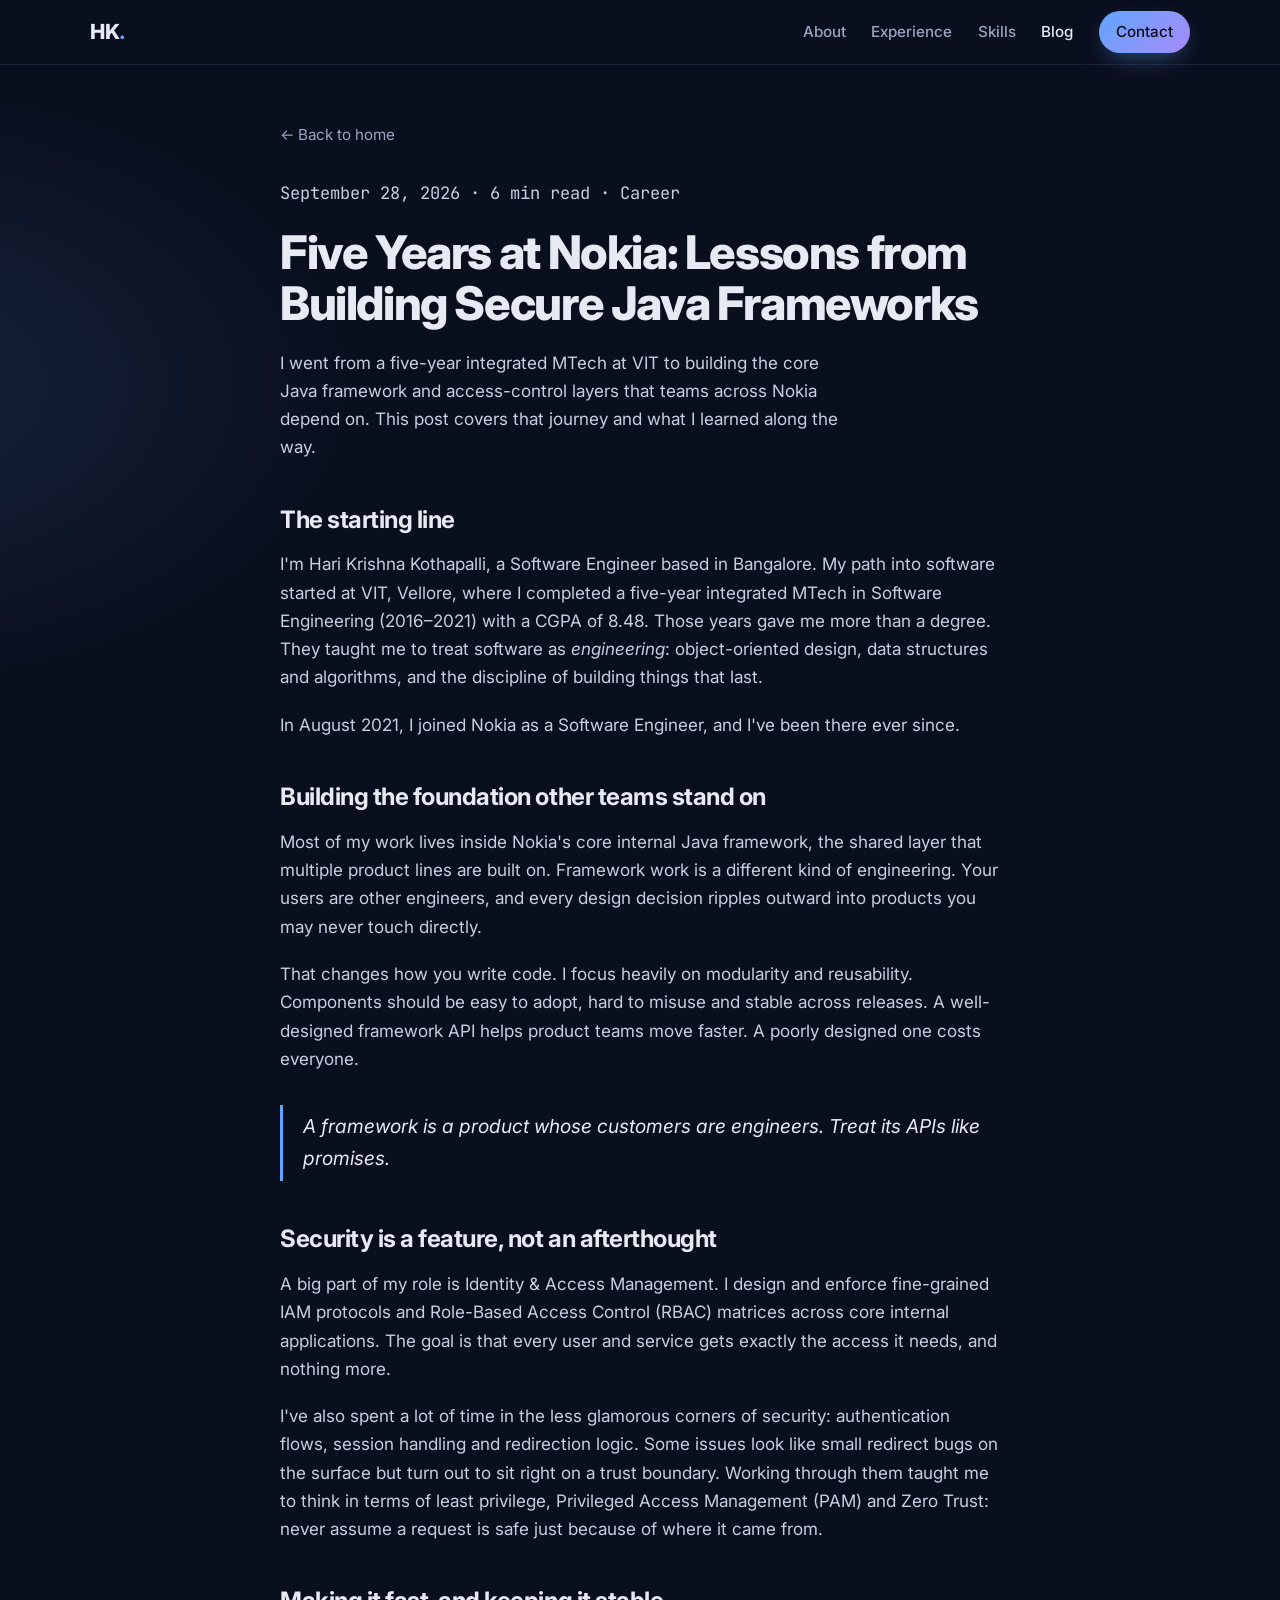
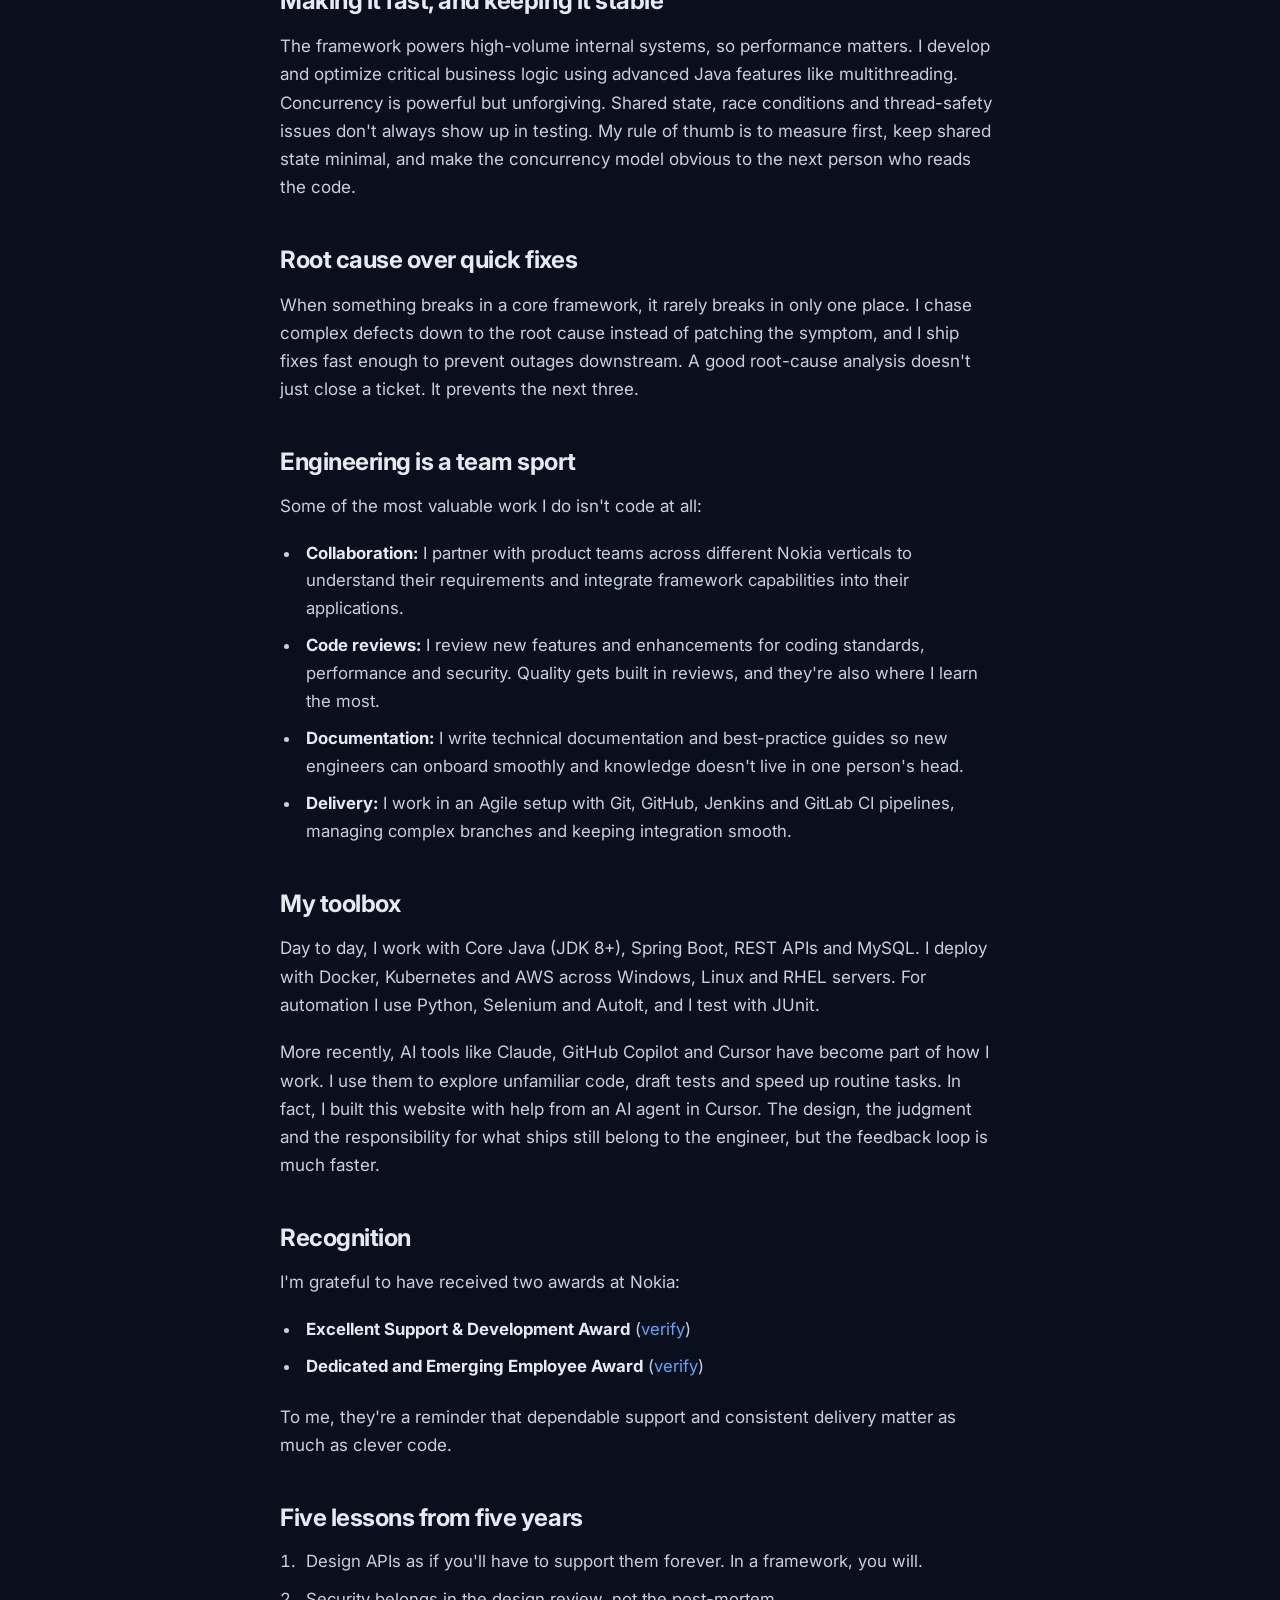
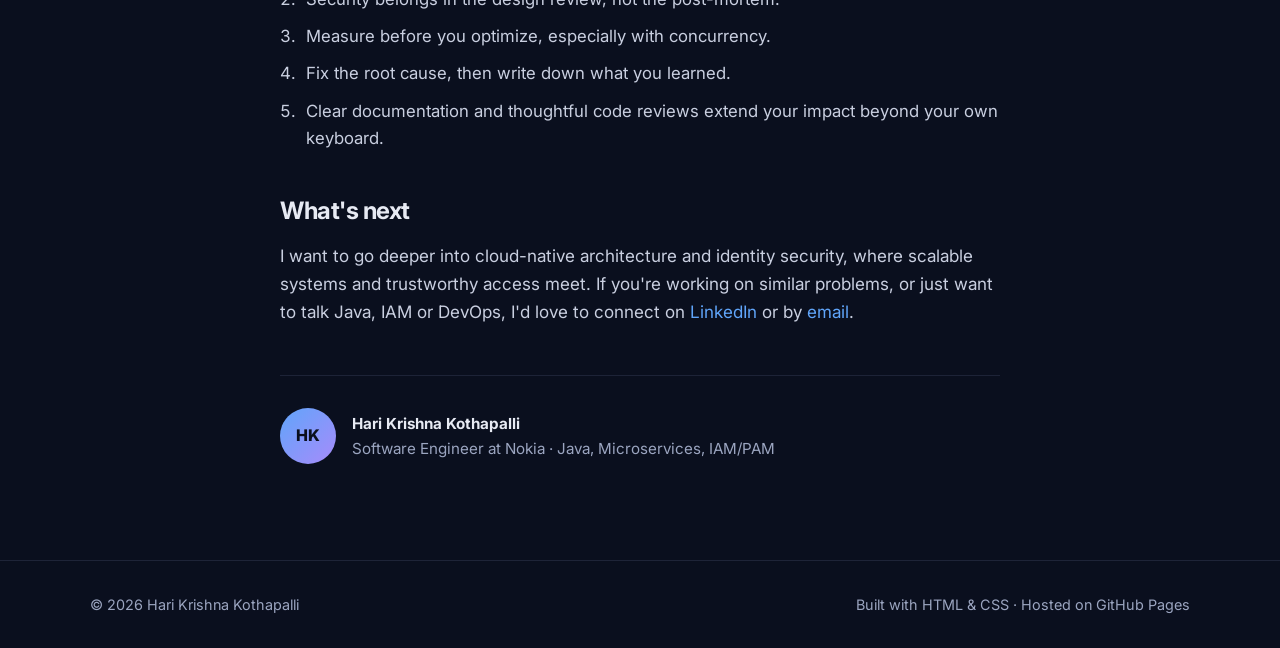
==== blog.html @ d106dd0e "Add personal website and blog" ====
<!DOCTYPE html>
<html lang="en">
<head>
  <meta charset="UTF-8">
  <meta name="viewport" content="width=device-width, initial-scale=1.0">
  <title>Five Years at Nokia: Lessons from Building Secure Java Frameworks · Hari Krishna Kothapalli</title>
  <meta name="description" content="Hari Krishna Kothapalli on his journey from VIT to Nokia, building core Java frameworks, IAM/RBAC access control, and the lessons learned along the way.">
  <meta property="og:title" content="Five Years at Nokia: Lessons from Building Secure Java Frameworks">
  <meta property="og:description" content="From an integrated MTech at VIT to core Java frameworks and Identity & Access Management at Nokia.">
  <meta property="og:type" content="article">
  <meta property="og:url" content="https://hari-256.github.io/blog.html">
  <link rel="icon" href="data:image/svg+xml,%3Csvg xmlns='http://www.w3.org/2000/svg' viewBox='0 0 100 100'%3E%3Crect width='100' height='100' rx='24' fill='%2360a5fa'/%3E%3Ctext x='50' y='64' font-size='44' font-family='Arial' font-weight='700' text-anchor='middle' fill='%230a0f1e'%3EHK%3C/text%3E%3C/svg%3E">
  <link rel="preconnect" href="https://fonts.googleapis.com">
  <link rel="preconnect" href="https://fonts.gstatic.com" crossorigin>
  <link href="https://fonts.googleapis.com/css2?family=Inter:wght@400;500;600;700;800&family=JetBrains+Mono:wght@500&display=swap" rel="stylesheet">
  <link rel="stylesheet" href="style.css">
</head>
<body>
  <header class="nav">
    <div class="container nav-inner">
      <a href="index.html" class="logo">HK<span>.</span></a>
      <nav class="nav-links">
        <a href="index.html#about" class="hide-sm">About</a>
        <a href="index.html#experience">Experience</a>
        <a href="index.html#skills" class="hide-sm">Skills</a>
        <a href="blog.html" class="active">Blog</a>
        <a href="index.html#contact" class="btn btn-small">Contact</a>
      </nav>
    </div>
  </header>

  <main class="container">
    <article class="article">
      <a href="index.html" class="back">&larr; Back to home</a>
      <p class="article-meta">September 28, 2026 · 6 min read · Career</p>
      <h1>Five Years at Nokia: Lessons from Building Secure Java Frameworks</h1>
      <p class="lead">I went from a five-year integrated MTech at VIT to building the core Java framework and access-control layers that teams across Nokia depend on. This post covers that journey and what I learned along the way.</p>

      <h2>The starting line</h2>
      <p>I'm Hari Krishna Kothapalli, a Software Engineer based in Bangalore. My path into software started at VIT, Vellore, where I completed a five-year integrated MTech in Software Engineering (2016&ndash;2021) with a CGPA of 8.48. Those years gave me more than a degree. They taught me to treat software as <em>engineering</em>: object-oriented design, data structures and algorithms, and the discipline of building things that last.</p>
      <p>In August 2021, I joined Nokia as a Software Engineer, and I've been there ever since.</p>

      <h2>Building the foundation other teams stand on</h2>
      <p>Most of my work lives inside Nokia's core internal Java framework, the shared layer that multiple product lines are built on. Framework work is a different kind of engineering. Your users are other engineers, and every design decision ripples outward into products you may never touch directly.</p>
      <p>That changes how you write code. I focus heavily on modularity and reusability. Components should be easy to adopt, hard to misuse and stable across releases. A well-designed framework API helps product teams move faster. A poorly designed one costs everyone.</p>
      <blockquote>A framework is a product whose customers are engineers. Treat its APIs like promises.</blockquote>

      <h2>Security is a feature, not an afterthought</h2>
      <p>A big part of my role is Identity &amp; Access Management. I design and enforce fine-grained IAM protocols and Role-Based Access Control (RBAC) matrices across core internal applications. The goal is that every user and service gets exactly the access it needs, and nothing more.</p>
      <p>I've also spent a lot of time in the less glamorous corners of security: authentication flows, session handling and redirection logic. Some issues look like small redirect bugs on the surface but turn out to sit right on a trust boundary. Working through them taught me to think in terms of least privilege, Privileged Access Management (PAM) and Zero Trust: never assume a request is safe just because of where it came from.</p>

      <h2>Making it fast, and keeping it stable</h2>
      <p>The framework powers high-volume internal systems, so performance matters. I develop and optimize critical business logic using advanced Java features like multithreading. Concurrency is powerful but unforgiving. Shared state, race conditions and thread-safety issues don't always show up in testing. My rule of thumb is to measure first, keep shared state minimal, and make the concurrency model obvious to the next person who reads the code.</p>

      <h2>Root cause over quick fixes</h2>
      <p>When something breaks in a core framework, it rarely breaks in only one place. I chase complex defects down to the root cause instead of patching the symptom, and I ship fixes fast enough to prevent outages downstream. A good root-cause analysis doesn't just close a ticket. It prevents the next three.</p>

      <h2>Engineering is a team sport</h2>
      <p>Some of the most valuable work I do isn't code at all:</p>
      <ul>
        <li><strong>Collaboration:</strong> I partner with product teams across different Nokia verticals to understand their requirements and integrate framework capabilities into their applications.</li>
        <li><strong>Code reviews:</strong> I review new features and enhancements for coding standards, performance and security. Quality gets built in reviews, and they're also where I learn the most.</li>
        <li><strong>Documentation:</strong> I write technical documentation and best-practice guides so new engineers can onboard smoothly and knowledge doesn't live in one person's head.</li>
        <li><strong>Delivery:</strong> I work in an Agile setup with Git, GitHub, Jenkins and GitLab CI pipelines, managing complex branches and keeping integration smooth.</li>
      </ul>

      <h2>My toolbox</h2>
      <p>Day to day, I work with Core Java (JDK 8+), Spring Boot, REST APIs and MySQL. I deploy with Docker, Kubernetes and AWS across Windows, Linux and RHEL servers. For automation I use Python, Selenium and AutoIt, and I test with JUnit.</p>
      <p>More recently, AI tools like Claude, GitHub Copilot and Cursor have become part of how I work. I use them to explore unfamiliar code, draft tests and speed up routine tasks. In fact, I built this website with help from an AI agent in Cursor. The design, the judgment and the responsibility for what ships still belong to the engineer, but the feedback loop is much faster.</p>

      <h2>Recognition</h2>
      <p>I'm grateful to have received two awards at Nokia:</p>
      <ul>
        <li><strong>Excellent Support &amp; Development Award</strong> (<a href="https://cloud.workhuman.com/microsites/t/il/nsn/awards/178954244" target="_blank" rel="noopener">verify</a>)</li>
        <li><strong>Dedicated and Emerging Employee Award</strong> (<a href="https://cloud.workhuman.com/microsites/t/il/nsn/awards/165929952" target="_blank" rel="noopener">verify</a>)</li>
      </ul>
      <p>To me, they're a reminder that dependable support and consistent delivery matter as much as clever code.</p>

      <h2>Five lessons from five years</h2>
      <ol>
        <li>Design APIs as if you'll have to support them forever. In a framework, you will.</li>
        <li>Security belongs in the design review, not the post-mortem.</li>
        <li>Measure before you optimize, especially with concurrency.</li>
        <li>Fix the root cause, then write down what you learned.</li>
        <li>Clear documentation and thoughtful code reviews extend your impact beyond your own keyboard.</li>
      </ol>

      <h2>What's next</h2>
      <p>I want to go deeper into cloud-native architecture and identity security, where scalable systems and trustworthy access meet. If you're working on similar problems, or just want to talk Java, IAM or DevOps, I'd love to connect on <a href="https://www.linkedin.com/in/hari-krishna-kothapalli" target="_blank" rel="noopener">LinkedIn</a> or by <a href="mailto:harikrishnakothapalli3@gmail.com">email</a>.</p>

      <div class="author">
        <div class="avatar">HK</div>
        <p><strong>Hari Krishna Kothapalli</strong>Software Engineer at Nokia · Java, Microservices, IAM/PAM</p>
      </div>
    </article>
  </main>

  <footer>
    <div class="container footer-inner">
      <span>&copy; 2026 Hari Krishna Kothapalli</span>
      <span>Built with HTML &amp; CSS · Hosted on GitHub Pages</span>
    </div>
  </footer>
</body>
</html>
---- style.css ----
:root {
  --bg: #0a0f1e;
  --bg-2: #0f1629;
  --surface: #131c33;
  --border: rgba(148, 163, 214, 0.14);
  --text: #e7eaf3;
  --body: #c9cfe0;
  --muted: #9ba5c0;
  --accent: #60a5fa;
  --accent-2: #a78bfa;
  --accent-3: #34d399;
  --radius: 16px;
  --max: 1100px;
  --gradient: linear-gradient(135deg, var(--accent) 0%, var(--accent-2) 100%);
  --mono: 'JetBrains Mono', ui-monospace, SFMono-Regular, Consolas, monospace;
}

* { box-sizing: border-box; margin: 0; padding: 0; }

html { scroll-behavior: smooth; scroll-padding-top: 80px; }

body {
  font-family: 'Inter', system-ui, -apple-system, 'Segoe UI', Roboto, sans-serif;
  background:
    radial-gradient(900px 500px at 85% -10%, rgba(167, 139, 250, 0.18), transparent 60%),
    radial-gradient(800px 500px at -10% 10%, rgba(96, 165, 250, 0.14), transparent 60%),
    var(--bg);
  background-repeat: no-repeat;
  background-color: var(--bg);
  color: var(--text);
  line-height: 1.65;
  -webkit-font-smoothing: antialiased;
}

a { color: var(--accent); text-decoration: none; }
a:hover { text-decoration: underline; }

.container { width: min(var(--max), 100% - 2.5rem); margin-inline: auto; }

/* Navigation */
.nav {
  position: sticky;
  top: 0;
  z-index: 10;
  backdrop-filter: blur(12px);
  -webkit-backdrop-filter: blur(12px);
  background: rgba(10, 15, 30, 0.75);
  border-bottom: 1px solid var(--border);
}
.nav-inner { display: flex; align-items: center; justify-content: space-between; height: 64px; gap: 1rem; }
.logo { font-weight: 800; font-size: 1.3rem; color: var(--text); letter-spacing: -0.02em; }
.logo span { color: var(--accent); }
.logo:hover { text-decoration: none; }
.nav-links { display: flex; align-items: center; gap: 1.6rem; }
.nav-links a { color: var(--muted); font-size: 0.95rem; font-weight: 500; white-space: nowrap; }
.nav-links a:hover, .nav-links a.active { color: var(--text); text-decoration: none; }

/* Buttons */
.btn {
  display: inline-flex;
  align-items: center;
  gap: 0.5rem;
  padding: 0.8rem 1.4rem;
  border-radius: 999px;
  background: var(--gradient);
  color: #0a0f1e !important;
  font-weight: 600;
  border: 1px solid transparent;
  box-shadow: 0 8px 24px -8px rgba(96, 165, 250, 0.55);
  transition: transform 0.15s ease, border-color 0.15s ease;
}
.btn:hover { transform: translateY(-2px); text-decoration: none; }
.btn-ghost { background: transparent; color: var(--text) !important; border-color: var(--border); box-shadow: none; }
.btn-ghost:hover { border-color: var(--accent); }
.btn-small { padding: 0.45rem 1rem; font-size: 0.9rem; }

/* Hero */
.hero {
  display: grid;
  grid-template-columns: 1.15fr 1fr;
  gap: 3.5rem;
  align-items: center;
  padding: 6rem 0 4rem;
  animation: rise 0.7s ease both;
}
.eyebrow { font-family: var(--mono); color: var(--accent-3); font-size: 0.88rem; margin-bottom: 1rem; }
h1 { font-size: clamp(2.4rem, 5vw, 3.7rem); line-height: 1.1; letter-spacing: -0.03em; font-weight: 800; }
.gradient { background: var(--gradient); -webkit-background-clip: text; background-clip: text; color: transparent; }
.lead { font-size: 1.15rem; color: var(--muted); margin: 1.5rem 0 2rem; max-width: 36rem; }
.cta { display: flex; gap: 1rem; flex-wrap: wrap; }
.stats { list-style: none; display: flex; gap: 2.75rem; margin-top: 3rem; flex-wrap: wrap; }
.stats strong { display: block; font-size: 2rem; font-weight: 800; letter-spacing: -0.02em; }
.stats span { color: var(--muted); font-size: 0.9rem; }

.code-card {
  background: var(--surface);
  border: 1px solid var(--border);
  border-radius: var(--radius);
  box-shadow: 0 30px 60px -20px rgba(0, 0, 0, 0.6);
  overflow: hidden;
}
.code-card-bar { display: flex; align-items: center; gap: 6px; padding: 0.8rem 1rem; border-bottom: 1px solid var(--border); background: var(--bg-2); }
.code-card-bar i { width: 11px; height: 11px; border-radius: 50%; }
.code-card-bar i:nth-child(1) { background: #f87171; }
.code-card-bar i:nth-child(2) { background: #fbbf24; }
.code-card-bar i:nth-child(3) { background: #34d399; }
.code-card-bar span { margin-left: auto; font-family: var(--mono); font-size: 0.78rem; color: var(--muted); }
.code-card pre { padding: 1.3rem 1.4rem; font-family: var(--mono); font-size: 0.84rem; line-height: 1.85; overflow-x: auto; color: #cbd5f5; }
.k { color: #c792ea; }
.t { color: #82aaff; }
.s { color: #c3e88d; }
.n { color: #f78c6c; }
.c { color: #6b7899; font-style: italic; }

/* Sections */
section { padding: 4.5rem 0; }
.section-head { margin-bottom: 2.5rem; }
.section-head .eyebrow { margin-bottom: 0.5rem; }
h2 { font-size: clamp(1.8rem, 3.5vw, 2.4rem); letter-spacing: -0.02em; line-height: 1.2; }
.section-head p { color: var(--muted); margin-top: 0.75rem; max-width: 42rem; }

.grid-2, .grid-3 { display: grid; gap: 1.25rem; }
.grid-2 { grid-template-columns: repeat(2, 1fr); }
.grid-3 { grid-template-columns: repeat(3, 1fr); }

.card {
  background: var(--surface);
  border: 1px solid var(--border);
  border-radius: var(--radius);
  padding: 1.6rem;
  transition: border-color 0.2s ease, transform 0.2s ease;
}
.card:hover { border-color: rgba(96, 165, 250, 0.45); transform: translateY(-3px); }
.card h3 { font-size: 1.1rem; margin-bottom: 0.5rem; }
.card p { color: var(--muted); font-size: 0.95rem; }
.icon {
  width: 44px;
  height: 44px;
  border-radius: 12px;
  display: grid;
  place-items: center;
  background: rgba(96, 165, 250, 0.12);
  color: var(--accent);
  margin-bottom: 1rem;
}
.icon svg { width: 22px; height: 22px; fill: none; stroke: currentColor; stroke-width: 2; stroke-linecap: round; stroke-linejoin: round; }

.about-text { color: var(--body); font-size: 1.08rem; max-width: 50rem; margin-bottom: 2.5rem; }
.about-text p + p { margin-top: 1rem; }

/* Timeline */
.timeline { position: relative; padding-left: 2rem; }
.timeline::before {
  content: "";
  position: absolute;
  left: 6px;
  top: 10px;
  bottom: 10px;
  width: 2px;
  background: linear-gradient(var(--accent), var(--accent-2), transparent);
}
.tl-item { position: relative; margin-bottom: 1.5rem; }
.tl-item:hover { transform: none; }
.tl-item::before {
  content: "";
  position: absolute;
  left: calc(-2rem - 1px);
  top: 1.95rem;
  width: 16px;
  height: 16px;
  border-radius: 50%;
  background: var(--bg);
  border: 3px solid var(--accent);
}
.tl-head { display: flex; justify-content: space-between; align-items: baseline; flex-wrap: wrap; gap: 0.5rem; }
.tl-head h3 { font-size: 1.25rem; margin: 0; }
.tl-date { font-family: var(--mono); font-size: 0.85rem; color: var(--accent-3); }
.tl-org { color: var(--muted); margin: 0.2rem 0 1.2rem; }
.highlights { list-style: none; display: grid; gap: 0.8rem; }
.highlights li { position: relative; padding-left: 1.4rem; color: var(--muted); }
.highlights li::before { content: "\25B9"; position: absolute; left: 0; color: var(--accent); }
.highlights strong { color: var(--text); font-weight: 600; }

.tags { display: flex; flex-wrap: wrap; gap: 0.5rem; margin-top: 1.25rem; }
.tag {
  font-family: var(--mono);
  font-size: 0.78rem;
  padding: 0.3rem 0.7rem;
  border-radius: 999px;
  background: rgba(96, 165, 250, 0.1);
  color: #9cc7ff;
  border: 1px solid rgba(96, 165, 250, 0.22);
}

/* Skills */
.skill-group h3 { font-size: 0.8rem; text-transform: uppercase; letter-spacing: 0.12em; color: var(--muted); font-weight: 600; margin-bottom: 0.2rem; }
.skill-group .tags { margin-top: 0.8rem; }

/* Awards & blog cards */
.award .label, .post-card .label { font-family: var(--mono); font-size: 0.78rem; color: var(--accent-3); margin-bottom: 0.6rem; }
.award a, .post-card .more { display: inline-block; margin-top: 1rem; font-weight: 600; font-size: 0.95rem; }
.post-card { display: block; color: inherit; }
.post-card:hover { text-decoration: none; }
.post-card h3 { font-size: 1.45rem; letter-spacing: -0.01em; }

/* Contact */
.contact {
  text-align: center;
  padding: 3.5rem 2rem;
  border-radius: 24px;
  border: 1px solid transparent;
  background: linear-gradient(var(--surface), var(--surface)) padding-box, var(--gradient) border-box;
}
.contact p { color: var(--muted); max-width: 34rem; margin: 1rem auto 0; }
.contact .cta { justify-content: center; margin-top: 2rem; }

footer { border-top: 1px solid var(--border); padding: 2rem 0; color: var(--muted); font-size: 0.9rem; margin-top: 2rem; }
.footer-inner { display: flex; justify-content: space-between; flex-wrap: wrap; gap: 1rem; }

/* Blog article */
.article { max-width: 720px; margin: 0 auto; padding: 3.5rem 0 4rem; animation: rise 0.6s ease both; }
.back { display: inline-block; margin-bottom: 2rem; color: var(--muted); font-size: 0.95rem; }
.article-meta { font-family: var(--mono); color: var(--accent-3); font-size: 0.85rem; margin-bottom: 1rem; }
.article h1 { font-size: clamp(2rem, 4.5vw, 2.9rem); margin-bottom: 1.25rem; }
.article .lead { margin: 0 0 2.5rem; }
.article h2 { font-size: 1.5rem; margin: 2.75rem 0 1rem; }
.article p { margin-bottom: 1.2rem; color: var(--body); font-size: 1.07rem; }
.article ul, .article ol { margin: 0 0 1.4rem 1.3rem; color: var(--body); font-size: 1.05rem; }
.article li { margin-bottom: 0.6rem; padding-left: 0.3rem; }
.article li strong { color: var(--text); }
.article blockquote {
  border-left: 3px solid var(--accent);
  padding: 0.4rem 0 0.4rem 1.25rem;
  margin: 2rem 0;
  font-size: 1.2rem;
  color: var(--text);
  font-style: italic;
}
.author { display: flex; align-items: center; gap: 1rem; margin-top: 3rem; padding-top: 2rem; border-top: 1px solid var(--border); }
.author p { margin: 0; font-size: 0.95rem; color: var(--muted); }
.author strong { color: var(--text); display: block; }
.avatar {
  flex: none;
  width: 56px;
  height: 56px;
  border-radius: 50%;
  background: var(--gradient);
  display: grid;
  place-items: center;
  font-weight: 800;
  color: #0a0f1e;
}

@keyframes rise {
  from { opacity: 0; transform: translateY(16px); }
  to { opacity: 1; transform: none; }
}

@media (prefers-reduced-motion: reduce) {
  html { scroll-behavior: auto; }
  .hero, .article { animation: none; }
}

@media (max-width: 900px) {
  .hero { grid-template-columns: 1fr; padding-top: 4rem; }
  .grid-3 { grid-template-columns: repeat(2, 1fr); }
}

@media (max-width: 640px) {
  .grid-2, .grid-3 { grid-template-columns: 1fr; }
  .nav-links { gap: 1rem; }
  .nav-links .hide-sm { display: none; }
  section { padding: 3.5rem 0; }
  .stats { gap: 1.75rem; }
}
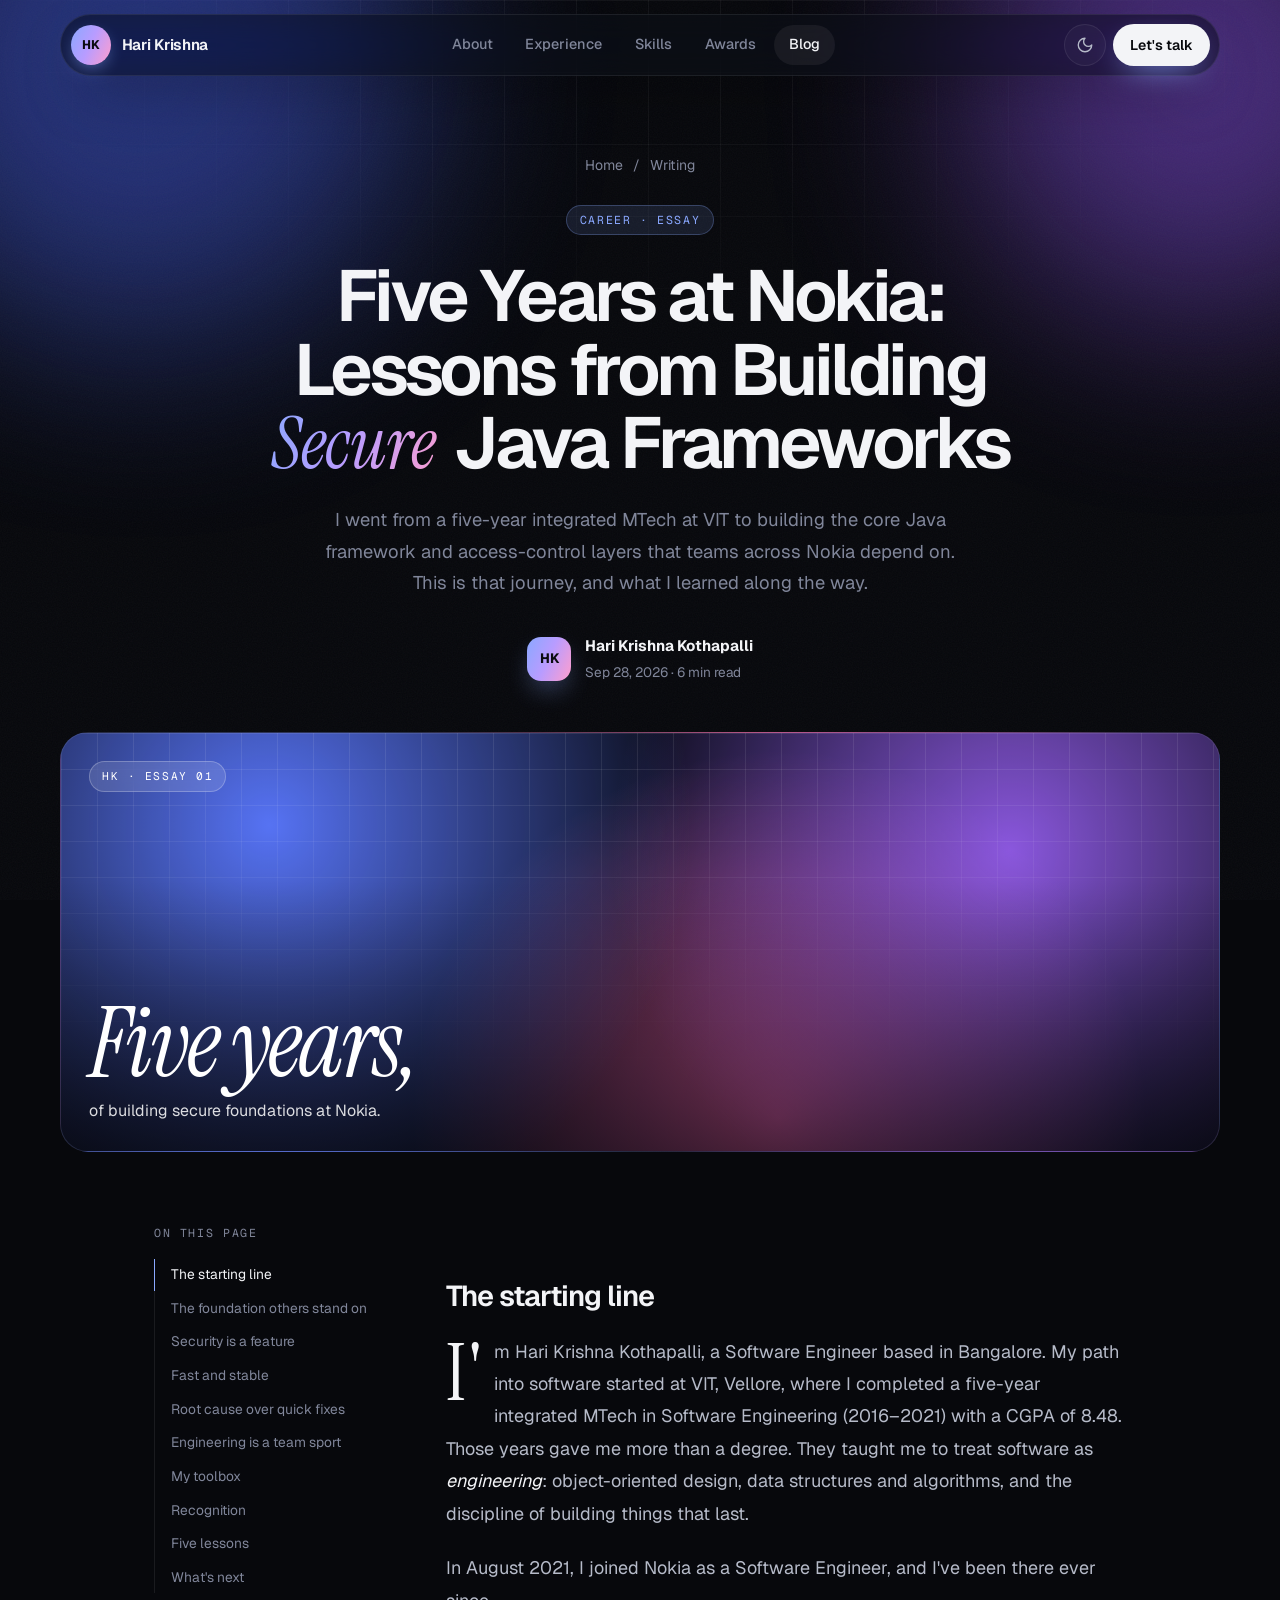
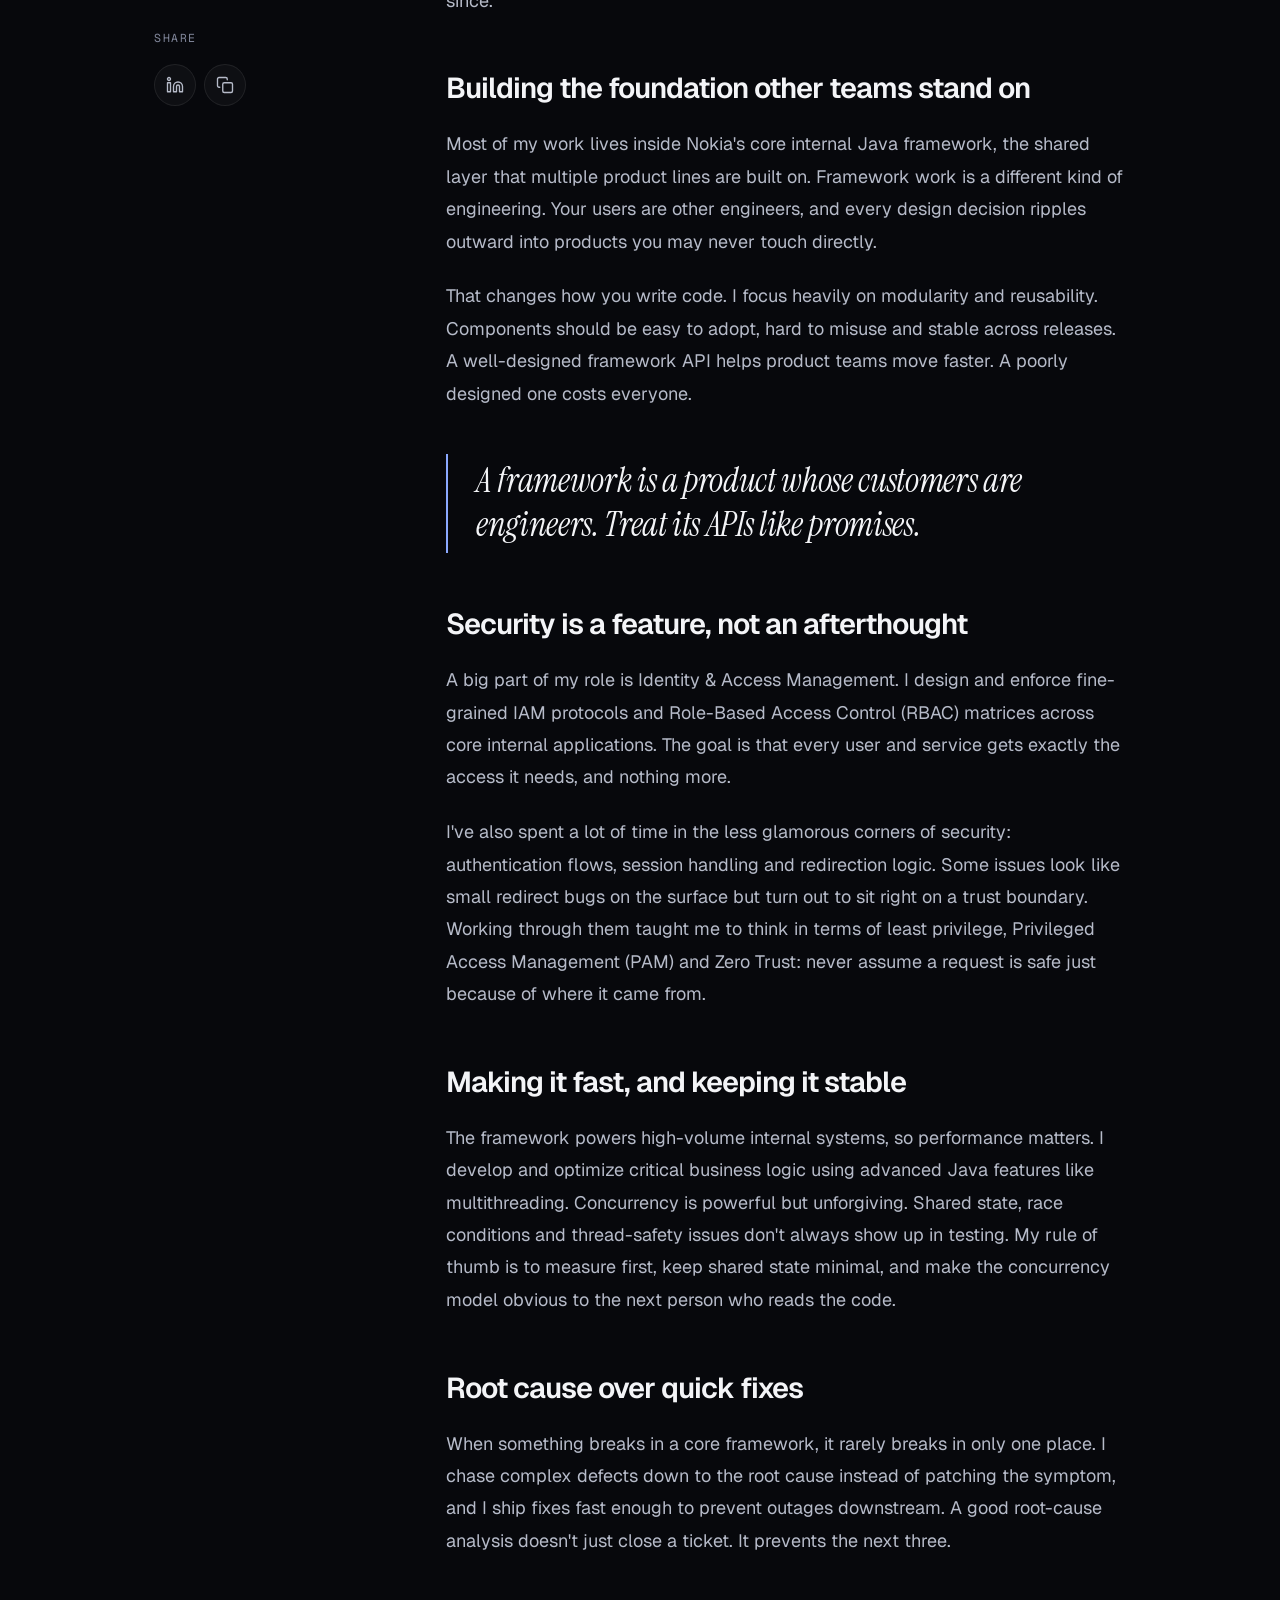
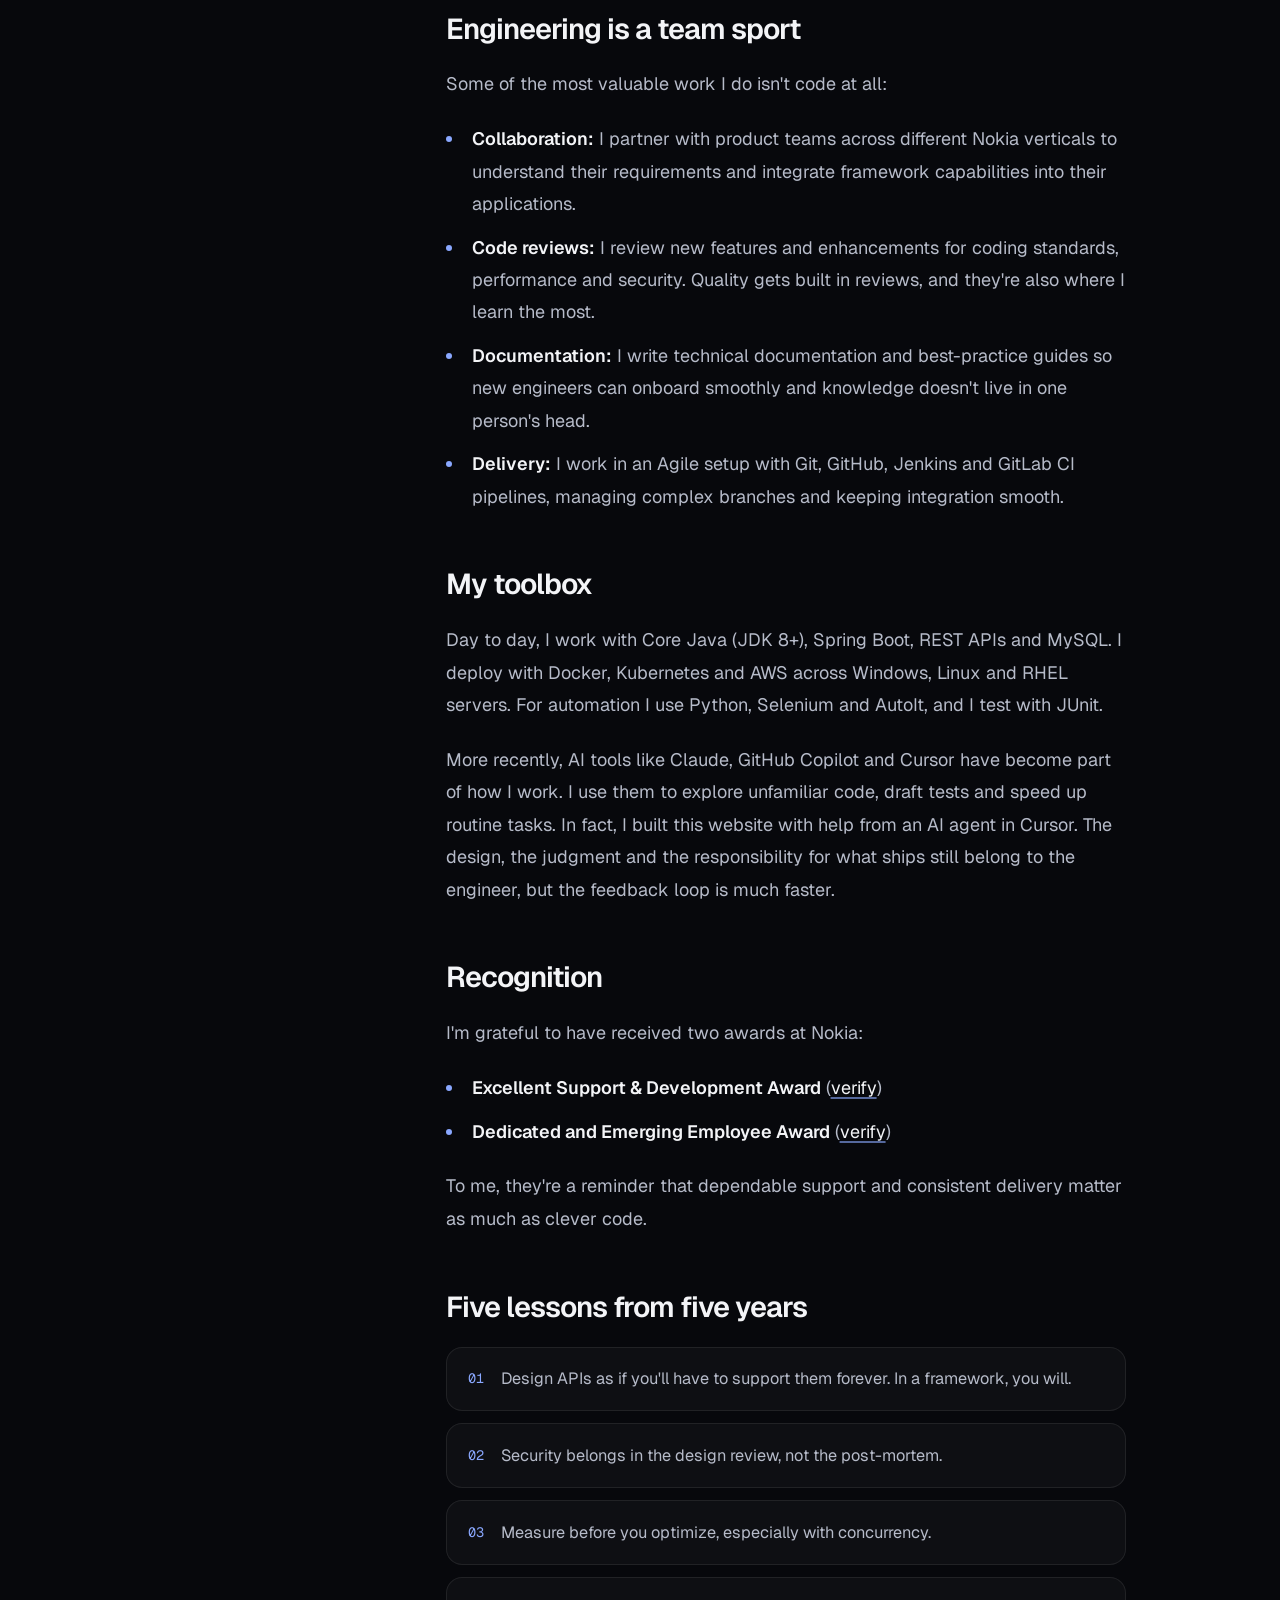
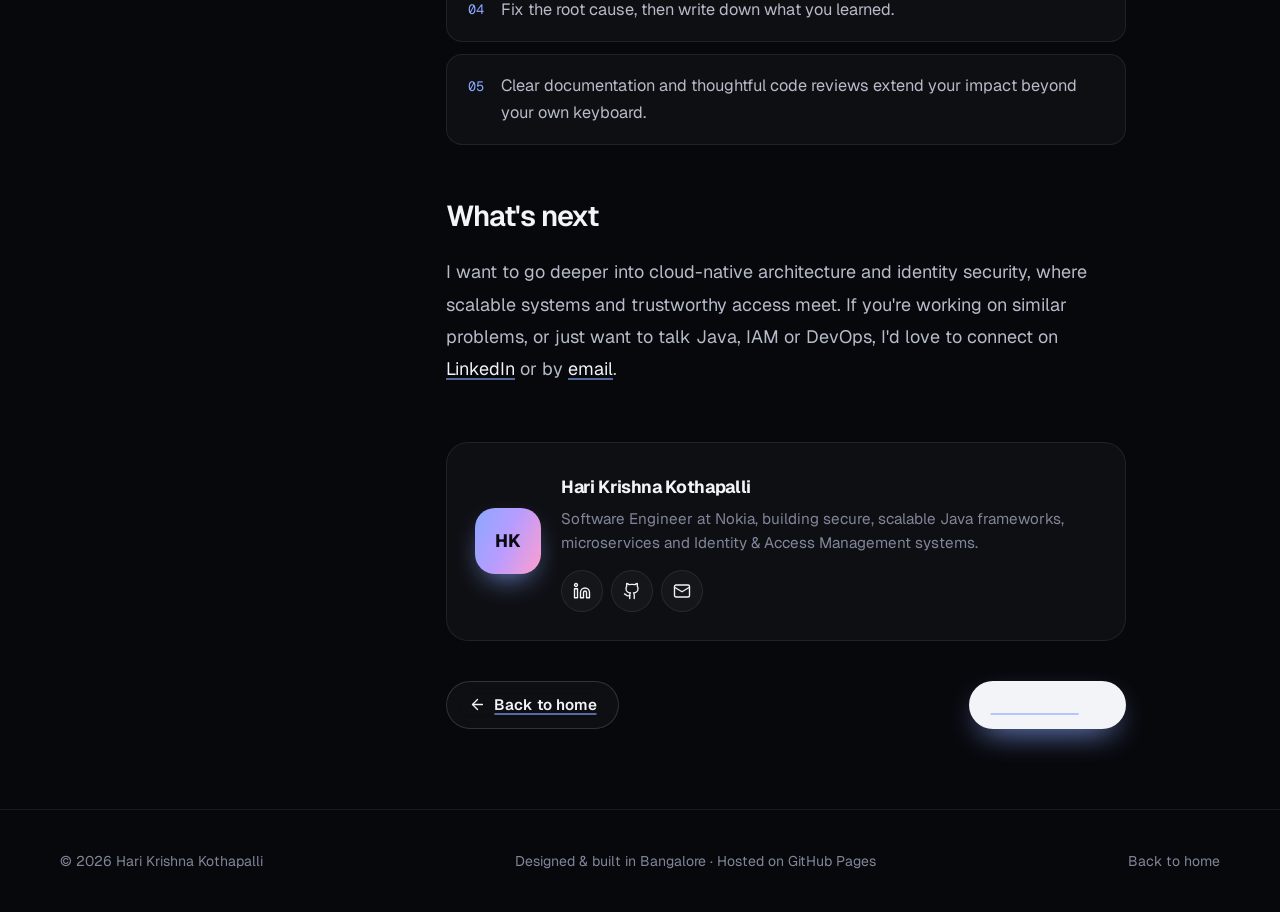
==== commit 70c88798: "Redesign website and fix LinkedIn link" ====
--- a/blog.html
+++ b/blog.html
@@ -1,105 +1,214 @@
 <!DOCTYPE html>
-<html lang="en">
+<html lang="en" data-theme="dark">
 <head>
   <meta charset="UTF-8">
   <meta name="viewport" content="width=device-width, initial-scale=1.0">
   <title>Five Years at Nokia: Lessons from Building Secure Java Frameworks · Hari Krishna Kothapalli</title>
   <meta name="description" content="Hari Krishna Kothapalli on his journey from VIT to Nokia, building core Java frameworks, IAM/RBAC access control, and the lessons learned along the way.">
+  <meta name="author" content="Hari Krishna Kothapalli">
+  <meta name="theme-color" content="#07080c">
+  <link rel="canonical" href="https://hari-256.github.io/blog.html">
+  <meta property="og:type" content="article">
+  <meta property="og:url" content="https://hari-256.github.io/blog.html">
   <meta property="og:title" content="Five Years at Nokia: Lessons from Building Secure Java Frameworks">
   <meta property="og:description" content="From an integrated MTech at VIT to core Java frameworks and Identity & Access Management at Nokia.">
-  <meta property="og:type" content="article">
-  <meta property="og:url" content="https://hari-256.github.io/blog.html">
-  <link rel="icon" href="data:image/svg+xml,%3Csvg xmlns='http://www.w3.org/2000/svg' viewBox='0 0 100 100'%3E%3Crect width='100' height='100' rx='24' fill='%2360a5fa'/%3E%3Ctext x='50' y='64' font-size='44' font-family='Arial' font-weight='700' text-anchor='middle' fill='%230a0f1e'%3EHK%3C/text%3E%3C/svg%3E">
+  <meta name="twitter:card" content="summary">
+  <link rel="icon" href="data:image/svg+xml,%3Csvg xmlns='http://www.w3.org/2000/svg' viewBox='0 0 64 64'%3E%3Cdefs%3E%3ClinearGradient id='g' x1='0' y1='0' x2='1' y2='1'%3E%3Cstop offset='0' stop-color='%238aa8ff'/%3E%3Cstop offset='.5' stop-color='%23b89cff'/%3E%3Cstop offset='1' stop-color='%23ff9ecd'/%3E%3C/linearGradient%3E%3C/defs%3E%3Crect width='64' height='64' rx='32' fill='url(%23g)'/%3E%3Ctext x='32' y='41' font-family='Arial,sans-serif' font-size='24' font-weight='700' text-anchor='middle' fill='%230b0c10'%3EHK%3C/text%3E%3C/svg%3E">
+  <script>
+    (function () {
+      var d = document.documentElement;
+      d.classList.add('js');
+      try { d.dataset.theme = localStorage.getItem('theme') || 'dark'; } catch (e) {}
+      setTimeout(function () { if (!window.__siteReady) d.classList.remove('js'); }, 3000);
+    })();
+  </script>
   <link rel="preconnect" href="https://fonts.googleapis.com">
   <link rel="preconnect" href="https://fonts.gstatic.com" crossorigin>
-  <link href="https://fonts.googleapis.com/css2?family=Inter:wght@400;500;600;700;800&family=JetBrains+Mono:wght@500&display=swap" rel="stylesheet">
+  <link href="https://fonts.googleapis.com/css2?family=Geist:wght@300..800&family=Geist+Mono:wght@400;500&family=Instrument+Serif:ital@0;1&display=swap" rel="stylesheet">
   <link rel="stylesheet" href="style.css">
+  <script type="application/ld+json">
+    {"@context": "https://schema.org", "@type": "BlogPosting", "headline": "Five Years at Nokia: Lessons from Building Secure Java Frameworks", "datePublished": "2026-09-28", "url": "https://hari-256.github.io/blog.html", "author": {"@type": "Person", "name": "Hari Krishna Kothapalli", "url": "https://hari-256.github.io/", "sameAs": ["https://www.linkedin.com/in/hari-krishna-kothapalli-96623919b/", "https://github.com/Hari-256"]}}
+  </script>
 </head>
 <body>
+  <a class="skip" href="#main">Skip to content</a>
+
+  <svg class="sprite" aria-hidden="true">
+    <symbol id="i-arrow" viewBox="0 0 24 24"><path d="M5 12h14"/><path d="m12 5 7 7-7 7"/></symbol>
+    <symbol id="i-back" viewBox="0 0 24 24"><path d="M19 12H5"/><path d="m12 19-7-7 7-7"/></symbol>
+    <symbol id="i-sun" viewBox="0 0 24 24"><circle cx="12" cy="12" r="4"/><path d="M12 2v2M12 20v2M4.93 4.93l1.41 1.41M17.66 17.66l1.41 1.41M2 12h2M20 12h2M6.34 17.66l-1.41 1.41M19.07 4.93l-1.41 1.41"/></symbol>
+    <symbol id="i-moon" viewBox="0 0 24 24"><path d="M12 3a6 6 0 0 0 9 9 9 9 0 1 1-9-9Z"/></symbol>
+    <symbol id="i-menu" viewBox="0 0 24 24"><path d="M4 7h16M4 12h16M4 17h16"/></symbol>
+    <symbol id="i-x" viewBox="0 0 24 24"><path d="M18 6 6 18M6 6l12 12"/></symbol>
+    <symbol id="i-mail" viewBox="0 0 24 24"><rect x="2" y="4" width="20" height="16" rx="2"/><path d="m22 7-10 6L2 7"/></symbol>
+    <symbol id="i-copy" viewBox="0 0 24 24"><rect x="9" y="9" width="13" height="13" rx="2"/><path d="M5 15H4a2 2 0 0 1-2-2V4a2 2 0 0 1 2-2h9a2 2 0 0 1 2 2v1"/></symbol>
+    <symbol id="i-check" viewBox="0 0 24 24"><path d="M20 6 9 17l-5-5"/></symbol>
+    <symbol id="i-linkedin" viewBox="0 0 24 24"><path d="M16 8a6 6 0 0 1 6 6v7h-4v-7a2 2 0 0 0-4 0v7h-4v-7a6 6 0 0 1 6-6z"/><rect x="2" y="9" width="4" height="12"/><circle cx="4" cy="4" r="2"/></symbol>
+    <symbol id="i-github" viewBox="0 0 24 24"><path d="M15 22v-4a4.8 4.8 0 0 0-1-3.5c3 0 6-2 6-5.5.08-1.25-.27-2.48-1-3.5.28-1.15.28-2.35 0-3.5 0 0-1 0-3 1.5-2.64-.5-5.36-.5-8 0C6 2 5 2 5 2c-.3 1.15-.3 2.35 0 3.5A5.4 5.4 0 0 0 4 9c0 3.5 3 5.5 6 5.5-.39.49-.68 1.05-.85 1.65S8.93 17.38 9 18v4"/><path d="M9 18c-4.51 2-5-2-7-2"/></symbol>
+  </svg>
+
+  <div class="bg" aria-hidden="true">
+    <div class="bg-grid"></div>
+    <div class="blob blob-1"></div>
+    <div class="blob blob-2"></div>
+    <div class="noise"></div>
+  </div>
+  <div class="progress" aria-hidden="true"></div>
+
   <header class="nav">
-    <div class="container nav-inner">
-      <a href="index.html" class="logo">HK<span>.</span></a>
-      <nav class="nav-links">
-        <a href="index.html#about" class="hide-sm">About</a>
-        <a href="index.html#experience">Experience</a>
-        <a href="index.html#skills" class="hide-sm">Skills</a>
-        <a href="blog.html" class="active">Blog</a>
-        <a href="index.html#contact" class="btn btn-small">Contact</a>
+    <div class="nav-inner">
+      <a href="index.html" class="logo" aria-label="Hari Krishna Kothapalli, home"><span class="logo-mark">HK</span><span class="logo-name">Hari Krishna</span></a>
+      <nav aria-label="Primary">
+        <ul class="nav-links">
+          <li><a href="index.html#about">About</a></li>
+          <li><a href="index.html#experience">Experience</a></li>
+          <li><a href="index.html#skills">Skills</a></li>
+          <li><a href="index.html#awards">Awards</a></li>
+          <li><a href="blog.html" class="active" aria-current="page">Blog</a></li>
+        </ul>
       </nav>
+      <div class="nav-actions">
+        <button class="icon-btn theme-toggle" type="button" data-theme-toggle aria-label="Toggle light and dark theme"><svg class="i moon"><use href="#i-moon"/></svg><svg class="i sun"><use href="#i-sun"/></svg></button>
+        <a href="index.html#contact" class="btn btn-primary btn-sm nav-cta">Let's talk</a>
+        <button class="icon-btn menu-btn" type="button" data-menu aria-label="Toggle menu" aria-expanded="false"><svg class="i open-i"><use href="#i-menu"/></svg><svg class="i close-i"><use href="#i-x"/></svg></button>
+      </div>
     </div>
   </header>
 
-  <main class="container">
-    <article class="article">
-      <a href="index.html" class="back">&larr; Back to home</a>
-      <p class="article-meta">September 28, 2026 · 6 min read · Career</p>
-      <h1>Five Years at Nokia: Lessons from Building Secure Java Frameworks</h1>
-      <p class="lead">I went from a five-year integrated MTech at VIT to building the core Java framework and access-control layers that teams across Nokia depend on. This post covers that journey and what I learned along the way.</p>
-
-      <h2>The starting line</h2>
-      <p>I'm Hari Krishna Kothapalli, a Software Engineer based in Bangalore. My path into software started at VIT, Vellore, where I completed a five-year integrated MTech in Software Engineering (2016&ndash;2021) with a CGPA of 8.48. Those years gave me more than a degree. They taught me to treat software as <em>engineering</em>: object-oriented design, data structures and algorithms, and the discipline of building things that last.</p>
-      <p>In August 2021, I joined Nokia as a Software Engineer, and I've been there ever since.</p>
-
-      <h2>Building the foundation other teams stand on</h2>
-      <p>Most of my work lives inside Nokia's core internal Java framework, the shared layer that multiple product lines are built on. Framework work is a different kind of engineering. Your users are other engineers, and every design decision ripples outward into products you may never touch directly.</p>
-      <p>That changes how you write code. I focus heavily on modularity and reusability. Components should be easy to adopt, hard to misuse and stable across releases. A well-designed framework API helps product teams move faster. A poorly designed one costs everyone.</p>
-      <blockquote>A framework is a product whose customers are engineers. Treat its APIs like promises.</blockquote>
-
-      <h2>Security is a feature, not an afterthought</h2>
-      <p>A big part of my role is Identity &amp; Access Management. I design and enforce fine-grained IAM protocols and Role-Based Access Control (RBAC) matrices across core internal applications. The goal is that every user and service gets exactly the access it needs, and nothing more.</p>
-      <p>I've also spent a lot of time in the less glamorous corners of security: authentication flows, session handling and redirection logic. Some issues look like small redirect bugs on the surface but turn out to sit right on a trust boundary. Working through them taught me to think in terms of least privilege, Privileged Access Management (PAM) and Zero Trust: never assume a request is safe just because of where it came from.</p>
-
-      <h2>Making it fast, and keeping it stable</h2>
-      <p>The framework powers high-volume internal systems, so performance matters. I develop and optimize critical business logic using advanced Java features like multithreading. Concurrency is powerful but unforgiving. Shared state, race conditions and thread-safety issues don't always show up in testing. My rule of thumb is to measure first, keep shared state minimal, and make the concurrency model obvious to the next person who reads the code.</p>
-
-      <h2>Root cause over quick fixes</h2>
-      <p>When something breaks in a core framework, it rarely breaks in only one place. I chase complex defects down to the root cause instead of patching the symptom, and I ship fixes fast enough to prevent outages downstream. A good root-cause analysis doesn't just close a ticket. It prevents the next three.</p>
-
-      <h2>Engineering is a team sport</h2>
-      <p>Some of the most valuable work I do isn't code at all:</p>
-      <ul>
-        <li><strong>Collaboration:</strong> I partner with product teams across different Nokia verticals to understand their requirements and integrate framework capabilities into their applications.</li>
-        <li><strong>Code reviews:</strong> I review new features and enhancements for coding standards, performance and security. Quality gets built in reviews, and they're also where I learn the most.</li>
-        <li><strong>Documentation:</strong> I write technical documentation and best-practice guides so new engineers can onboard smoothly and knowledge doesn't live in one person's head.</li>
-        <li><strong>Delivery:</strong> I work in an Agile setup with Git, GitHub, Jenkins and GitLab CI pipelines, managing complex branches and keeping integration smooth.</li>
-      </ul>
-
-      <h2>My toolbox</h2>
-      <p>Day to day, I work with Core Java (JDK 8+), Spring Boot, REST APIs and MySQL. I deploy with Docker, Kubernetes and AWS across Windows, Linux and RHEL servers. For automation I use Python, Selenium and AutoIt, and I test with JUnit.</p>
-      <p>More recently, AI tools like Claude, GitHub Copilot and Cursor have become part of how I work. I use them to explore unfamiliar code, draft tests and speed up routine tasks. In fact, I built this website with help from an AI agent in Cursor. The design, the judgment and the responsibility for what ships still belong to the engineer, but the feedback loop is much faster.</p>
-
-      <h2>Recognition</h2>
-      <p>I'm grateful to have received two awards at Nokia:</p>
-      <ul>
-        <li><strong>Excellent Support &amp; Development Award</strong> (<a href="https://cloud.workhuman.com/microsites/t/il/nsn/awards/178954244" target="_blank" rel="noopener">verify</a>)</li>
-        <li><strong>Dedicated and Emerging Employee Award</strong> (<a href="https://cloud.workhuman.com/microsites/t/il/nsn/awards/165929952" target="_blank" rel="noopener">verify</a>)</li>
-      </ul>
-      <p>To me, they're a reminder that dependable support and consistent delivery matter as much as clever code.</p>
-
-      <h2>Five lessons from five years</h2>
-      <ol>
-        <li>Design APIs as if you'll have to support them forever. In a framework, you will.</li>
-        <li>Security belongs in the design review, not the post-mortem.</li>
-        <li>Measure before you optimize, especially with concurrency.</li>
-        <li>Fix the root cause, then write down what you learned.</li>
-        <li>Clear documentation and thoughtful code reviews extend your impact beyond your own keyboard.</li>
-      </ol>
-
-      <h2>What's next</h2>
-      <p>I want to go deeper into cloud-native architecture and identity security, where scalable systems and trustworthy access meet. If you're working on similar problems, or just want to talk Java, IAM or DevOps, I'd love to connect on <a href="https://www.linkedin.com/in/hari-krishna-kothapalli" target="_blank" rel="noopener">LinkedIn</a> or by <a href="mailto:harikrishnakothapalli3@gmail.com">email</a>.</p>
-
-      <div class="author">
-        <div class="avatar">HK</div>
-        <p><strong>Hari Krishna Kothapalli</strong>Software Engineer at Nokia · Java, Microservices, IAM/PAM</p>
+  <main id="main">
+    <header class="article-hero container">
+      <nav class="crumbs" aria-label="Breadcrumb" data-reveal><a href="index.html">Home</a><span>/</span><a href="index.html#blog">Writing</a></nav>
+      <p data-reveal><span class="pill">Career · Essay</span></p>
+      <h1 class="article-title" data-reveal style="--d: 0.08s">Five Years at Nokia: Lessons from Building <span class="serif grad-text">Secure</span> Java Frameworks</h1>
+      <p class="article-dek" data-reveal style="--d: 0.16s">I went from a five-year integrated MTech at VIT to building the core Java framework and access-control layers that teams across Nokia depend on. This is that journey, and what I learned along the way.</p>
+      <div class="byline" data-reveal style="--d: 0.24s">
+        <div class="avatar sm">HK</div>
+        <div><strong>Hari Krishna Kothapalli</strong><span>Sep 28, 2026 · 6 min read</span></div>
       </div>
-    </article>
+    </header>
+
+    <div class="container" data-reveal style="--d: 0.3s">
+      <div class="cover post-art" aria-hidden="true">
+        <div class="art-inner">
+          <span class="art-chip">HK · Essay 01</span>
+          <div>
+            <div class="art-big">Five years,</div>
+            <p class="art-small">of building secure foundations at Nokia.</p>
+          </div>
+        </div>
+      </div>
+    </div>
+
+    <div class="container article-layout">
+      <aside class="aside">
+        <nav class="toc" data-spy aria-label="Table of contents">
+          <p class="mini toc-title">On this page</p>
+          <ol>
+            <li><a href="#starting-line">The starting line</a></li>
+            <li><a href="#foundation">The foundation others stand on</a></li>
+            <li><a href="#security">Security is a feature</a></li>
+            <li><a href="#performance">Fast and stable</a></li>
+            <li><a href="#root-cause">Root cause over quick fixes</a></li>
+            <li><a href="#teamwork">Engineering is a team sport</a></li>
+            <li><a href="#toolbox">My toolbox</a></li>
+            <li><a href="#recognition">Recognition</a></li>
+            <li><a href="#lessons">Five lessons</a></li>
+            <li><a href="#next">What's next</a></li>
+          </ol>
+        </nav>
+        <div>
+          <p class="mini toc-title">Share</p>
+          <div class="share-row">
+            <a class="icon-btn" href="https://www.linkedin.com/sharing/share-offsite/?url=https%3A%2F%2Fhari-256.github.io%2Fblog.html" target="_blank" rel="noopener" aria-label="Share on LinkedIn"><svg class="i"><use href="#i-linkedin"/></svg></a>
+            <button class="icon-btn" type="button" data-copy="url" data-toast="Link copied to clipboard" aria-label="Copy link to this article"><svg class="i"><use href="#i-copy"/></svg></button>
+          </div>
+        </div>
+      </aside>
+
+      <article class="prose">
+        <h2 id="starting-line">The starting line<a class="anchor" href="#starting-line" aria-hidden="true">#</a></h2>
+        <p class="first">I'm Hari Krishna Kothapalli, a Software Engineer based in Bangalore. My path into software started at VIT, Vellore, where I completed a five-year integrated MTech in Software Engineering (2016&ndash;2021) with a CGPA of 8.48. Those years gave me more than a degree. They taught me to treat software as <em>engineering</em>: object-oriented design, data structures and algorithms, and the discipline of building things that last.</p>
+        <p>In August 2021, I joined Nokia as a Software Engineer, and I've been there ever since.</p>
+
+        <h2 id="foundation">Building the foundation other teams stand on<a class="anchor" href="#foundation" aria-hidden="true">#</a></h2>
+        <p>Most of my work lives inside Nokia's core internal Java framework, the shared layer that multiple product lines are built on. Framework work is a different kind of engineering. Your users are other engineers, and every design decision ripples outward into products you may never touch directly.</p>
+        <p>That changes how you write code. I focus heavily on modularity and reusability. Components should be easy to adopt, hard to misuse and stable across releases. A well-designed framework API helps product teams move faster. A poorly designed one costs everyone.</p>
+        <blockquote class="pullquote">A framework is a product whose customers are engineers. Treat its APIs like promises.</blockquote>
+
+        <h2 id="security">Security is a feature, not an afterthought<a class="anchor" href="#security" aria-hidden="true">#</a></h2>
+        <p>A big part of my role is Identity &amp; Access Management. I design and enforce fine-grained IAM protocols and Role-Based Access Control (RBAC) matrices across core internal applications. The goal is that every user and service gets exactly the access it needs, and nothing more.</p>
+        <p>I've also spent a lot of time in the less glamorous corners of security: authentication flows, session handling and redirection logic. Some issues look like small redirect bugs on the surface but turn out to sit right on a trust boundary. Working through them taught me to think in terms of least privilege, Privileged Access Management (PAM) and Zero Trust: never assume a request is safe just because of where it came from.</p>
+
+        <h2 id="performance">Making it fast, and keeping it stable<a class="anchor" href="#performance" aria-hidden="true">#</a></h2>
+        <p>The framework powers high-volume internal systems, so performance matters. I develop and optimize critical business logic using advanced Java features like multithreading. Concurrency is powerful but unforgiving. Shared state, race conditions and thread-safety issues don't always show up in testing. My rule of thumb is to measure first, keep shared state minimal, and make the concurrency model obvious to the next person who reads the code.</p>
+
+        <h2 id="root-cause">Root cause over quick fixes<a class="anchor" href="#root-cause" aria-hidden="true">#</a></h2>
+        <p>When something breaks in a core framework, it rarely breaks in only one place. I chase complex defects down to the root cause instead of patching the symptom, and I ship fixes fast enough to prevent outages downstream. A good root-cause analysis doesn't just close a ticket. It prevents the next three.</p>
+
+        <h2 id="teamwork">Engineering is a team sport<a class="anchor" href="#teamwork" aria-hidden="true">#</a></h2>
+        <p>Some of the most valuable work I do isn't code at all:</p>
+        <ul>
+          <li><strong>Collaboration:</strong> I partner with product teams across different Nokia verticals to understand their requirements and integrate framework capabilities into their applications.</li>
+          <li><strong>Code reviews:</strong> I review new features and enhancements for coding standards, performance and security. Quality gets built in reviews, and they're also where I learn the most.</li>
+          <li><strong>Documentation:</strong> I write technical documentation and best-practice guides so new engineers can onboard smoothly and knowledge doesn't live in one person's head.</li>
+          <li><strong>Delivery:</strong> I work in an Agile setup with Git, GitHub, Jenkins and GitLab CI pipelines, managing complex branches and keeping integration smooth.</li>
+        </ul>
+
+        <h2 id="toolbox">My toolbox<a class="anchor" href="#toolbox" aria-hidden="true">#</a></h2>
+        <p>Day to day, I work with Core Java (JDK 8+), Spring Boot, REST APIs and MySQL. I deploy with Docker, Kubernetes and AWS across Windows, Linux and RHEL servers. For automation I use Python, Selenium and AutoIt, and I test with JUnit.</p>
+        <p>More recently, AI tools like Claude, GitHub Copilot and Cursor have become part of how I work. I use them to explore unfamiliar code, draft tests and speed up routine tasks. In fact, I built this website with help from an AI agent in Cursor. The design, the judgment and the responsibility for what ships still belong to the engineer, but the feedback loop is much faster.</p>
+
+        <h2 id="recognition">Recognition<a class="anchor" href="#recognition" aria-hidden="true">#</a></h2>
+        <p>I'm grateful to have received two awards at Nokia:</p>
+        <ul>
+          <li><strong>Excellent Support &amp; Development Award</strong> (<a href="https://cloud.workhuman.com/microsites/t/il/nsn/awards/178954244" target="_blank" rel="noopener">verify</a>)</li>
+          <li><strong>Dedicated and Emerging Employee Award</strong> (<a href="https://cloud.workhuman.com/microsites/t/il/nsn/awards/165929952" target="_blank" rel="noopener">verify</a>)</li>
+        </ul>
+        <p>To me, they're a reminder that dependable support and consistent delivery matter as much as clever code.</p>
+
+        <h2 id="lessons">Five lessons from five years<a class="anchor" href="#lessons" aria-hidden="true">#</a></h2>
+        <ol class="lessons">
+          <li>Design APIs as if you'll have to support them forever. In a framework, you will.</li>
+          <li>Security belongs in the design review, not the post-mortem.</li>
+          <li>Measure before you optimize, especially with concurrency.</li>
+          <li>Fix the root cause, then write down what you learned.</li>
+          <li>Clear documentation and thoughtful code reviews extend your impact beyond your own keyboard.</li>
+        </ol>
+
+        <h2 id="next">What's next<a class="anchor" href="#next" aria-hidden="true">#</a></h2>
+        <p>I want to go deeper into cloud-native architecture and identity security, where scalable systems and trustworthy access meet. If you're working on similar problems, or just want to talk Java, IAM or DevOps, I'd love to connect on <a href="https://www.linkedin.com/in/hari-krishna-kothapalli-96623919b/" target="_blank" rel="noopener">LinkedIn</a> or by <a href="mailto:harikrishnakothapalli3@gmail.com">email</a>.</p>
+
+        <div class="author-card">
+          <div class="avatar">HK</div>
+          <div>
+            <h3>Hari Krishna Kothapalli</h3>
+            <p>Software Engineer at Nokia, building secure, scalable Java frameworks, microservices and Identity &amp; Access Management systems.</p>
+            <div class="author-links">
+              <a class="icon-btn" href="https://www.linkedin.com/in/hari-krishna-kothapalli-96623919b/" target="_blank" rel="noopener" aria-label="LinkedIn profile"><svg class="i"><use href="#i-linkedin"/></svg></a>
+              <a class="icon-btn" href="https://github.com/Hari-256" target="_blank" rel="noopener" aria-label="GitHub profile"><svg class="i"><use href="#i-github"/></svg></a>
+              <a class="icon-btn" href="mailto:harikrishnakothapalli3@gmail.com" aria-label="Email"><svg class="i"><use href="#i-mail"/></svg></a>
+            </div>
+          </div>
+        </div>
+
+        <div class="post-end">
+          <a class="btn btn-ghost" href="index.html"><svg class="i"><use href="#i-back"/></svg>Back to home</a>
+          <a class="btn btn-primary" href="index.html#contact">Get in touch <svg class="i"><use href="#i-arrow"/></svg></a>
+        </div>
+      </article>
+    </div>
   </main>
 
-  <footer>
+  <footer class="footer">
     <div class="container footer-inner">
-      <span>&copy; 2026 Hari Krishna Kothapalli</span>
-      <span>Built with HTML &amp; CSS · Hosted on GitHub Pages</span>
+      <span>&copy; <span data-year>2026</span> Hari Krishna Kothapalli</span>
+      <span>Designed &amp; built in Bangalore · Hosted on GitHub Pages</span>
+      <a href="index.html" class="to-top">Back to home</a>
     </div>
   </footer>
+
+  <div class="toast" role="status" aria-live="polite"><svg class="i"><use href="#i-check"/></svg><span>Copied</span></div>
+
+  <script src="main.js" defer></script>
 </body>
 </html>
--- a/style.css
+++ b/style.css
@@ -1,275 +1,618 @@
+/* Hari Krishna Kothapalli · personal site */
+
 :root {
-  --bg: #0a0f1e;
-  --bg-2: #0f1629;
-  --surface: #131c33;
-  --border: rgba(148, 163, 214, 0.14);
-  --text: #e7eaf3;
-  --body: #c9cfe0;
-  --muted: #9ba5c0;
-  --accent: #60a5fa;
-  --accent-2: #a78bfa;
-  --accent-3: #34d399;
-  --radius: 16px;
-  --max: 1100px;
-  --gradient: linear-gradient(135deg, var(--accent) 0%, var(--accent-2) 100%);
-  --mono: 'JetBrains Mono', ui-monospace, SFMono-Regular, Consolas, monospace;
-}
-
-* { box-sizing: border-box; margin: 0; padding: 0; }
-
-html { scroll-behavior: smooth; scroll-padding-top: 80px; }
+  color-scheme: dark;
+  --bg: #07080c;
+  --bg-elev: #0d0f16;
+  --surface: rgba(255, 255, 255, 0.03);
+  --surface-2: rgba(255, 255, 255, 0.06);
+  --border: rgba(255, 255, 255, 0.08);
+  --border-strong: rgba(255, 255, 255, 0.15);
+  --text: #f3f4f7;
+  --text-2: #b6bbc9;
+  --muted: #80869a;
+  --accent: #8aa8ff;
+  --accent-2: #b89cff;
+  --accent-3: #5eead4;
+  --on-grad: #0b0c10;
+  --grad: linear-gradient(115deg, #8aa8ff 0%, #b89cff 48%, #ff9ecd 100%);
+  --glow: rgba(138, 168, 255, 0.16);
+  --shadow: 0 24px 60px -24px rgba(0, 0, 0, 0.75);
+  --nav-bg: rgba(13, 15, 22, 0.6);
+  --radius: 22px;
+  --max: 1160px;
+  --font: 'Geist', 'Inter', system-ui, -apple-system, 'Segoe UI', Roboto, sans-serif;
+  --serif: 'Instrument Serif', 'Iowan Old Style', Georgia, serif;
+  --mono: 'Geist Mono', ui-monospace, SFMono-Regular, Consolas, monospace;
+  --ease: cubic-bezier(0.22, 1, 0.36, 1);
+}
+
+[data-theme="light"] {
+  color-scheme: light;
+  --bg: #f6f6f3;
+  --bg-elev: #ffffff;
+  --surface: rgba(255, 255, 255, 0.72);
+  --surface-2: rgba(12, 14, 22, 0.045);
+  --border: rgba(12, 14, 22, 0.085);
+  --border-strong: rgba(12, 14, 22, 0.16);
+  --text: #0c0d12;
+  --text-2: #404555;
+  --muted: #676c7e;
+  --accent: #3d5afe;
+  --accent-2: #7c3aed;
+  --accent-3: #0d9488;
+  --on-grad: #ffffff;
+  --grad: linear-gradient(115deg, #3d5afe 0%, #7c3aed 50%, #db2777 100%);
+  --glow: rgba(61, 90, 254, 0.1);
+  --shadow: 0 24px 50px -28px rgba(12, 14, 22, 0.28);
+  --nav-bg: rgba(255, 255, 255, 0.72);
+}
+
+*,
+*::before,
+*::after { box-sizing: border-box; }
+* { margin: 0; padding: 0; }
+
+html { scroll-behavior: smooth; scroll-padding-top: 100px; -webkit-text-size-adjust: 100%; }
 
 body {
-  font-family: 'Inter', system-ui, -apple-system, 'Segoe UI', Roboto, sans-serif;
-  background:
-    radial-gradient(900px 500px at 85% -10%, rgba(167, 139, 250, 0.18), transparent 60%),
-    radial-gradient(800px 500px at -10% 10%, rgba(96, 165, 250, 0.14), transparent 60%),
-    var(--bg);
-  background-repeat: no-repeat;
-  background-color: var(--bg);
+  min-height: 100vh;
+  font-family: var(--font);
+  font-size: 16px;
+  line-height: 1.6;
   color: var(--text);
-  line-height: 1.65;
+  background: var(--bg);
+  overflow-x: hidden;
   -webkit-font-smoothing: antialiased;
-}
-
-a { color: var(--accent); text-decoration: none; }
-a:hover { text-decoration: underline; }
-
-.container { width: min(var(--max), 100% - 2.5rem); margin-inline: auto; }
+  -moz-osx-font-smoothing: grayscale;
+  text-rendering: optimizeLegibility;
+  transition: background-color 0.4s var(--ease), color 0.4s var(--ease);
+}
+
+a { color: inherit; text-decoration: none; }
+button { font: inherit; color: inherit; background: none; border: 0; cursor: pointer; }
+svg { display: block; }
+::selection { background: color-mix(in srgb, var(--accent) 35%, transparent); color: var(--text); }
+:focus-visible { outline: 2px solid var(--accent); outline-offset: 3px; border-radius: 8px; }
+
+.i { width: 1.1em; height: 1.1em; flex: none; fill: none; stroke: currentColor; stroke-width: 1.8; stroke-linecap: round; stroke-linejoin: round; }
+.sprite { position: absolute; width: 0; height: 0; overflow: hidden; }
+.container { width: min(var(--max), 100% - 3rem); margin-inline: auto; }
+.serif { font-family: var(--serif); font-style: italic; font-weight: 400; letter-spacing: -0.01em; padding-right: 0.06em; }
+.grad-text { background: var(--grad); -webkit-background-clip: text; background-clip: text; color: transparent; }
+.mini { font-family: var(--mono); font-size: 0.72rem; letter-spacing: 0.14em; text-transform: uppercase; color: var(--muted); }
+
+.skip { position: absolute; left: 1rem; top: -4rem; z-index: 100; padding: 0.65rem 1rem; border-radius: 10px; background: var(--text); color: var(--bg); font-weight: 600; transition: top 0.2s var(--ease); }
+.skip:focus { top: 1rem; }
+
+/* Background */
+.bg { position: fixed; inset: 0; z-index: -1; overflow: hidden; pointer-events: none; }
+.bg-grid {
+  position: absolute;
+  inset: 0;
+  background-image: linear-gradient(var(--border) 1px, transparent 1px), linear-gradient(90deg, var(--border) 1px, transparent 1px);
+  background-size: 72px 72px;
+  -webkit-mask-image: radial-gradient(ellipse 75% 55% at 50% 0%, #000 25%, transparent 75%);
+  mask-image: radial-gradient(ellipse 75% 55% at 50% 0%, #000 25%, transparent 75%);
+  opacity: 0.6;
+}
+.blob { position: absolute; border-radius: 50%; filter: blur(100px); opacity: 0.45; will-change: transform; animation: drift 24s var(--ease) infinite alternate; }
+.blob-1 { width: 560px; height: 560px; top: -220px; left: -140px; background: #4a66ff; }
+.blob-2 { width: 480px; height: 480px; top: -160px; right: -160px; background: #9457ff; animation-delay: -8s; }
+.blob-3 { width: 420px; height: 420px; top: 45vh; left: 40%; background: #ff5fa8; opacity: 0.14; animation-delay: -16s; }
+[data-theme="light"] .blob { opacity: 0.2; }
+[data-theme="light"] .blob-3 { opacity: 0.08; }
+.noise { position: absolute; inset: 0; opacity: 0.04; background-image: url("data:image/svg+xml,%3Csvg xmlns='http://www.w3.org/2000/svg' width='180' height='180'%3E%3Cfilter id='n'%3E%3CfeTurbulence type='fractalNoise' baseFrequency='0.8' numOctaves='3' stitchTiles='stitch'/%3E%3C/filter%3E%3Crect width='100%25' height='100%25' filter='url(%23n)'/%3E%3C/svg%3E"); }
+@keyframes drift {
+  from { transform: translate3d(0, 0, 0) scale(1); }
+  to { transform: translate3d(70px, 50px, 0) scale(1.15); }
+}
+
+.progress { position: fixed; top: 0; left: 0; right: 0; height: 2px; z-index: 70; background: var(--grad); transform: scaleX(0); transform-origin: 0 50%; }
 
 /* Navigation */
-.nav {
-  position: sticky;
-  top: 0;
-  z-index: 10;
-  backdrop-filter: blur(12px);
-  -webkit-backdrop-filter: blur(12px);
-  background: rgba(10, 15, 30, 0.75);
-  border-bottom: 1px solid var(--border);
-}
-.nav-inner { display: flex; align-items: center; justify-content: space-between; height: 64px; gap: 1rem; }
-.logo { font-weight: 800; font-size: 1.3rem; color: var(--text); letter-spacing: -0.02em; }
-.logo span { color: var(--accent); }
-.logo:hover { text-decoration: none; }
-.nav-links { display: flex; align-items: center; gap: 1.6rem; }
-.nav-links a { color: var(--muted); font-size: 0.95rem; font-weight: 500; white-space: nowrap; }
-.nav-links a:hover, .nav-links a.active { color: var(--text); text-decoration: none; }
+.nav { position: fixed; top: 14px; left: 0; right: 0; z-index: 60; }
+.nav-inner {
+  position: relative;
+  width: min(var(--max), 100% - 2rem);
+  height: 62px;
+  margin-inline: auto;
+  padding: 0 0.55rem 0 0.6rem;
+  display: flex;
+  align-items: center;
+  justify-content: space-between;
+  gap: 1rem;
+  border-radius: 999px;
+  background: var(--nav-bg);
+  border: 1px solid var(--border);
+  box-shadow: var(--shadow);
+  -webkit-backdrop-filter: blur(18px) saturate(170%);
+  backdrop-filter: blur(18px) saturate(170%);
+  transition: height 0.35s var(--ease), background-color 0.35s var(--ease);
+}
+.nav.scrolled .nav-inner { height: 56px; }
+.logo { display: inline-flex; align-items: center; gap: 0.7rem; font-weight: 650; letter-spacing: -0.02em; }
+.logo-mark { width: 40px; height: 40px; border-radius: 999px; display: grid; place-items: center; font-size: 0.78rem; font-weight: 750; color: var(--on-grad); background: var(--grad); box-shadow: 0 6px 20px -8px var(--accent); }
+.nav.scrolled .logo-mark { width: 36px; height: 36px; }
+.logo-name { font-size: 0.95rem; }
+.nav-links { display: flex; align-items: center; gap: 0.15rem; list-style: none; }
+.nav-links a { display: block; padding: 0.5rem 0.95rem; border-radius: 999px; font-size: 0.9rem; font-weight: 500; color: var(--muted); transition: color 0.2s, background-color 0.2s; }
+.nav-links a:hover { color: var(--text); }
+.nav-links a.active { color: var(--text); background: var(--surface-2); }
+.nav-actions { display: flex; align-items: center; gap: 0.45rem; }
+.icon-btn { width: 42px; height: 42px; flex: none; display: grid; place-items: center; border-radius: 999px; color: var(--text-2); background: var(--surface); border: 1px solid var(--border); transition: color 0.2s, border-color 0.2s, transform 0.25s var(--ease); }
+.icon-btn:hover { color: var(--text); border-color: var(--border-strong); transform: translateY(-1px); }
+.icon-btn .i { width: 18px; height: 18px; }
+.theme-toggle .sun,
+[data-theme="light"] .theme-toggle .moon { display: none; }
+[data-theme="light"] .theme-toggle .sun { display: block; }
+.menu-btn { display: none; }
+.menu-btn .close-i,
+.nav.open .menu-btn .open-i { display: none; }
+.nav.open .menu-btn .close-i { display: block; }
 
 /* Buttons */
 .btn {
+  position: relative;
+  isolation: isolate;
+  overflow: hidden;
   display: inline-flex;
   align-items: center;
-  gap: 0.5rem;
-  padding: 0.8rem 1.4rem;
+  justify-content: center;
+  gap: 0.55rem;
+  height: 48px;
+  padding: 0 1.35rem;
   border-radius: 999px;
-  background: var(--gradient);
-  color: #0a0f1e !important;
+  font-size: 0.95rem;
   font-weight: 600;
-  border: 1px solid transparent;
-  box-shadow: 0 8px 24px -8px rgba(96, 165, 250, 0.55);
-  transition: transform 0.15s ease, border-color 0.15s ease;
-}
-.btn:hover { transform: translateY(-2px); text-decoration: none; }
-.btn-ghost { background: transparent; color: var(--text) !important; border-color: var(--border); box-shadow: none; }
-.btn-ghost:hover { border-color: var(--accent); }
-.btn-small { padding: 0.45rem 1rem; font-size: 0.9rem; }
+  letter-spacing: -0.005em;
+  white-space: nowrap;
+  transition: transform 0.3s var(--ease), border-color 0.3s, background-color 0.3s, box-shadow 0.3s var(--ease);
+}
+.btn .i { width: 17px; height: 17px; transition: transform 0.3s var(--ease); }
+.btn:hover { transform: translateY(-2px); }
+.btn:hover .i { transform: translateX(3px); }
+.btn-primary { color: var(--bg); background: var(--text); box-shadow: 0 12px 32px -12px var(--accent); }
+.btn-primary::after {
+  content: "";
+  position: absolute;
+  inset: 0;
+  z-index: -1;
+  background: linear-gradient(110deg, transparent 30%, rgba(255, 255, 255, 0.4) 50%, transparent 70%);
+  transform: translateX(-120%);
+  transition: transform 0.9s var(--ease);
+}
+.btn-primary:hover::after { transform: translateX(120%); }
+.btn-ghost { color: var(--text); background: var(--surface); border: 1px solid var(--border-strong); -webkit-backdrop-filter: blur(10px); backdrop-filter: blur(10px); }
+.btn-ghost:hover { border-color: var(--muted); }
+.btn-sm { height: 42px; padding: 0 1.1rem; font-size: 0.88rem; }
 
 /* Hero */
-.hero {
-  display: grid;
-  grid-template-columns: 1.15fr 1fr;
-  gap: 3.5rem;
+.hero { position: relative; padding: 10.5rem 0 5rem; }
+.hero-grid { display: grid; grid-template-columns: minmax(0, 1.25fr) minmax(0, 1fr); gap: 4rem; align-items: center; }
+.badge {
+  display: inline-flex;
   align-items: center;
-  padding: 6rem 0 4rem;
-  animation: rise 0.7s ease both;
-}
-.eyebrow { font-family: var(--mono); color: var(--accent-3); font-size: 0.88rem; margin-bottom: 1rem; }
-h1 { font-size: clamp(2.4rem, 5vw, 3.7rem); line-height: 1.1; letter-spacing: -0.03em; font-weight: 800; }
-.gradient { background: var(--gradient); -webkit-background-clip: text; background-clip: text; color: transparent; }
-.lead { font-size: 1.15rem; color: var(--muted); margin: 1.5rem 0 2rem; max-width: 36rem; }
-.cta { display: flex; gap: 1rem; flex-wrap: wrap; }
-.stats { list-style: none; display: flex; gap: 2.75rem; margin-top: 3rem; flex-wrap: wrap; }
-.stats strong { display: block; font-size: 2rem; font-weight: 800; letter-spacing: -0.02em; }
-.stats span { color: var(--muted); font-size: 0.9rem; }
-
-.code-card {
+  gap: 0.65rem;
+  padding: 0.4rem 0.95rem 0.4rem 0.8rem;
+  border-radius: 999px;
+  font-size: 0.84rem;
+  color: var(--text-2);
   background: var(--surface);
   border: 1px solid var(--border);
+  -webkit-backdrop-filter: blur(10px);
+  backdrop-filter: blur(10px);
+  transition: border-color 0.2s;
+}
+.badge:hover { border-color: var(--border-strong); }
+.badge-dim { color: var(--muted); padding-left: 0.65rem; border-left: 1px solid var(--border-strong); }
+.pulse { position: relative; width: 8px; height: 8px; border-radius: 50%; background: #22c55e; }
+.pulse::after { content: ""; position: absolute; inset: -4px; border-radius: 50%; border: 2px solid #22c55e; opacity: 0; animation: ping 2.2s var(--ease) infinite; }
+@keyframes ping {
+  0% { transform: scale(0.5); opacity: 0.9; }
+  100% { transform: scale(1.9); opacity: 0; }
+}
+.hero-title { margin: 1.6rem 0 1.4rem; font-size: clamp(3rem, 7vw, 5.6rem); line-height: 0.95; letter-spacing: -0.05em; font-weight: 650; }
+.hero-title .line { display: block; }
+.hero-title .serif { letter-spacing: -0.03em; }
+.hero-sub { font-size: clamp(1.15rem, 2vw, 1.45rem); color: var(--text-2); letter-spacing: -0.015em; }
+.rotator { color: var(--text); font-weight: 600; }
+.rotator::after { content: ""; display: inline-block; width: 2px; height: 1.05em; margin-left: 4px; vertical-align: -0.16em; background: var(--accent); animation: blink 1.05s steps(1) infinite; }
+@keyframes blink { 50% { opacity: 0; } }
+.hero-lead { margin: 1.25rem 0 2.25rem; max-width: 35rem; font-size: 1.06rem; line-height: 1.75; color: var(--muted); }
+.hero-cta { display: flex; flex-wrap: wrap; gap: 0.75rem; }
+.hero-meta { display: flex; flex-wrap: wrap; gap: 1.5rem; margin-top: 2.25rem; font-size: 0.88rem; color: var(--muted); }
+.hero-meta span { display: inline-flex; align-items: center; gap: 0.45rem; }
+
+/* Access pass */
+.pass-wrap { perspective: 1400px; }
+.pass {
+  position: relative;
+  padding: 1.7rem;
+  border-radius: 28px;
+  background: linear-gradient(160deg, color-mix(in srgb, var(--bg-elev) 88%, var(--accent)), var(--bg-elev) 60%);
+  border: 1px solid var(--border-strong);
+  box-shadow: var(--shadow), 0 60px 120px -60px color-mix(in srgb, var(--accent) 45%, transparent);
+  transform-style: preserve-3d;
+  transition: transform 0.7s var(--ease);
+  overflow: hidden;
+}
+.pass::before {
+  content: "";
+  position: absolute;
+  inset: 0;
+  padding: 1px;
+  border-radius: inherit;
+  background: var(--grad);
+  -webkit-mask: linear-gradient(#000 0 0) content-box, linear-gradient(#000 0 0);
+  -webkit-mask-composite: xor;
+  mask-composite: exclude;
+  opacity: 0.6;
+  pointer-events: none;
+}
+.pass-sheen { position: absolute; inset: 0; pointer-events: none; background: radial-gradient(500px circle at var(--mx, 20%) var(--my, 0%), rgba(255, 255, 255, 0.1), transparent 45%); }
+.pass-top { display: flex; align-items: center; justify-content: space-between; margin-bottom: 1.6rem; }
+.chip-label { display: inline-flex; align-items: center; gap: 0.55rem; font-family: var(--mono); font-size: 0.72rem; letter-spacing: 0.16em; color: var(--text-2); }
+.led { width: 7px; height: 7px; border-radius: 50%; background: var(--accent-3); box-shadow: 0 0 12px var(--accent-3); }
+.pass-serial { font-family: var(--mono); font-size: 0.72rem; color: var(--muted); }
+.pass-id { display: flex; align-items: center; gap: 1rem; margin-bottom: 1.5rem; }
+.pass-id strong { display: block; font-size: 1.12rem; letter-spacing: -0.02em; line-height: 1.3; }
+.pass-id span { font-size: 0.88rem; color: var(--muted); }
+.avatar { flex: none; width: 60px; height: 60px; border-radius: 18px; display: grid; place-items: center; font-weight: 750; letter-spacing: -0.02em; color: var(--on-grad); background: var(--grad); box-shadow: 0 12px 30px -12px var(--accent); }
+.avatar.sm { width: 44px; height: 44px; border-radius: 14px; font-size: 0.85rem; }
+.smartchip { position: relative; flex: none; margin-left: auto; width: 46px; height: 36px; border-radius: 9px; background: linear-gradient(135deg, #f6dc9a, #c89b3c 55%, #f1d18a); box-shadow: inset 0 0 0 1px rgba(90, 60, 10, 0.35); }
+.smartchip::before {
+  content: "";
+  position: absolute;
+  inset: 7px;
+  border-radius: 4px;
+  border: 1px solid rgba(90, 60, 10, 0.45);
+  background: linear-gradient(90deg, transparent 44%, rgba(90, 60, 10, 0.45) 44% 56%, transparent 56%), linear-gradient(transparent 44%, rgba(90, 60, 10, 0.45) 44% 56%, transparent 56%);
+}
+.pass-rows { display: grid; grid-template-columns: 1fr 1fr; gap: 1rem 1.5rem; padding: 1.25rem 0; border-top: 1px dashed var(--border-strong); border-bottom: 1px dashed var(--border-strong); }
+.pass-rows dt { margin-bottom: 0.15rem; font-family: var(--mono); font-size: 0.66rem; letter-spacing: 0.14em; text-transform: uppercase; color: var(--muted); }
+.pass-rows dd { font-size: 0.95rem; font-weight: 600; }
+.pass-perms { display: flex; flex-wrap: wrap; gap: 0.45rem; padding: 1.25rem 0; }
+.perm { display: inline-flex; align-items: center; gap: 0.35rem; padding: 0.3rem 0.6rem; border-radius: 8px; font-family: var(--mono); font-size: 0.74rem; color: var(--text-2); background: var(--surface-2); border: 1px solid var(--border); }
+.perm .i { width: 13px; height: 13px; stroke-width: 2.6; color: var(--accent-3); }
+.pass-foot { display: flex; align-items: center; justify-content: space-between; gap: 1rem; }
+.granted { display: inline-flex; align-items: center; gap: 0.45rem; font-family: var(--mono); font-size: 0.74rem; letter-spacing: 0.12em; text-transform: uppercase; color: var(--accent-3); }
+.granted .i { width: 16px; height: 16px; }
+.barcode { width: 120px; height: 30px; border-radius: 2px; opacity: 0.65; background: repeating-linear-gradient(90deg, var(--text) 0 2px, transparent 2px 4px, var(--text) 4px 5px, transparent 5px 8px, var(--text) 8px 11px, transparent 11px 13px); }
+
+/* Stats */
+.stats { display: grid; grid-template-columns: repeat(4, 1fr); margin-top: 5rem; border-radius: var(--radius); background: var(--surface); border: 1px solid var(--border); -webkit-backdrop-filter: blur(10px); backdrop-filter: blur(10px); overflow: hidden; }
+.stat { padding: 1.6rem 1.75rem; border-left: 1px solid var(--border); }
+.stat:first-child { border-left: 0; }
+.stat strong { display: block; font-size: clamp(2rem, 4vw, 2.8rem); font-weight: 650; line-height: 1.1; letter-spacing: -0.045em; font-variant-numeric: tabular-nums; }
+.stat span { font-size: 0.88rem; color: var(--muted); }
+
+/* Marquee */
+.marquee {
+  position: relative;
+  overflow: hidden;
+  padding: 1.4rem 0;
+  border-block: 1px solid var(--border);
+  -webkit-mask-image: linear-gradient(90deg, transparent, #000 12%, #000 88%, transparent);
+  mask-image: linear-gradient(90deg, transparent, #000 12%, #000 88%, transparent);
+}
+.marquee-track { display: flex; width: max-content; animation: marquee 45s linear infinite; }
+.marquee:hover .marquee-track { animation-play-state: paused; }
+.marquee-track span { display: inline-flex; align-items: center; gap: 2.75rem; padding-right: 2.75rem; font-size: 1.05rem; font-weight: 500; color: var(--muted); white-space: nowrap; }
+.marquee-track span::after { content: "✦"; font-size: 0.8rem; color: var(--accent); }
+@keyframes marquee { to { transform: translateX(-50%); } }
+
+/* Sections */
+.section { position: relative; padding: 7.5rem 0; }
+.section-head { display: grid; grid-template-columns: 1fr auto; align-items: end; gap: 2rem; margin-bottom: 3.5rem; }
+.kicker { display: inline-flex; align-items: center; gap: 0.75rem; margin-bottom: 1.1rem; font-family: var(--mono); font-size: 0.76rem; letter-spacing: 0.16em; text-transform: uppercase; color: var(--muted); }
+.kicker::before { content: ""; width: 28px; height: 1px; background: var(--grad); }
+.kicker b { font-weight: 500; color: var(--accent); }
+.title { max-width: 18ch; font-size: clamp(2.2rem, 5vw, 3.6rem); line-height: 1.02; letter-spacing: -0.045em; font-weight: 620; }
+.section-intro { max-width: 25rem; font-size: 1rem; color: var(--muted); }
+
+/* Cards */
+.card {
+  position: relative;
+  isolation: isolate;
+  padding: 1.75rem;
   border-radius: var(--radius);
-  box-shadow: 0 30px 60px -20px rgba(0, 0, 0, 0.6);
-  overflow: hidden;
-}
-.code-card-bar { display: flex; align-items: center; gap: 6px; padding: 0.8rem 1rem; border-bottom: 1px solid var(--border); background: var(--bg-2); }
-.code-card-bar i { width: 11px; height: 11px; border-radius: 50%; }
-.code-card-bar i:nth-child(1) { background: #f87171; }
-.code-card-bar i:nth-child(2) { background: #fbbf24; }
-.code-card-bar i:nth-child(3) { background: #34d399; }
-.code-card-bar span { margin-left: auto; font-family: var(--mono); font-size: 0.78rem; color: var(--muted); }
-.code-card pre { padding: 1.3rem 1.4rem; font-family: var(--mono); font-size: 0.84rem; line-height: 1.85; overflow-x: auto; color: #cbd5f5; }
-.k { color: #c792ea; }
-.t { color: #82aaff; }
-.s { color: #c3e88d; }
-.n { color: #f78c6c; }
-.c { color: #6b7899; font-style: italic; }
-
-/* Sections */
-section { padding: 4.5rem 0; }
-.section-head { margin-bottom: 2.5rem; }
-.section-head .eyebrow { margin-bottom: 0.5rem; }
-h2 { font-size: clamp(1.8rem, 3.5vw, 2.4rem); letter-spacing: -0.02em; line-height: 1.2; }
-.section-head p { color: var(--muted); margin-top: 0.75rem; max-width: 42rem; }
-
-.grid-2, .grid-3 { display: grid; gap: 1.25rem; }
-.grid-2 { grid-template-columns: repeat(2, 1fr); }
-.grid-3 { grid-template-columns: repeat(3, 1fr); }
-
-.card {
   background: var(--surface);
   border: 1px solid var(--border);
-  border-radius: var(--radius);
-  padding: 1.6rem;
-  transition: border-color 0.2s ease, transform 0.2s ease;
-}
-.card:hover { border-color: rgba(96, 165, 250, 0.45); transform: translateY(-3px); }
-.card h3 { font-size: 1.1rem; margin-bottom: 0.5rem; }
-.card p { color: var(--muted); font-size: 0.95rem; }
-.icon {
-  width: 44px;
-  height: 44px;
-  border-radius: 12px;
+  transition: border-color 0.3s, background-color 0.3s;
+}
+.card::before {
+  content: "";
+  position: absolute;
+  inset: 0;
+  z-index: -1;
+  border-radius: inherit;
+  background: radial-gradient(440px circle at var(--mx, 50%) var(--my, 50%), var(--glow), transparent 45%);
+  opacity: 0;
+  transition: opacity 0.35s;
+}
+.card:hover::before { opacity: 1; }
+.card:hover { border-color: var(--border-strong); }
+.card h3 { margin-bottom: 0.5rem; font-size: 1.12rem; font-weight: 600; letter-spacing: -0.02em; }
+.card p { font-size: 0.95rem; line-height: 1.65; color: var(--muted); }
+.card-icon { width: 44px; height: 44px; margin-bottom: 1.25rem; display: grid; place-items: center; border-radius: 13px; color: var(--text); background: var(--surface-2); border: 1px solid var(--border); }
+.card-icon .i { width: 20px; height: 20px; }
+.card-icon.sm { width: 38px; height: 38px; margin-bottom: 0.9rem; border-radius: 11px; }
+.card-icon.sm .i { width: 17px; height: 17px; }
+
+/* About bento */
+.bento { display: grid; grid-template-columns: repeat(6, 1fr); gap: 1rem; }
+.b-about { grid-column: span 4; grid-row: span 2; display: flex; flex-direction: column; justify-content: space-between; gap: 2.5rem; padding: 2.4rem; }
+.b-about p { font-size: 1.14rem; line-height: 1.75; color: var(--text-2); }
+.b-about p + p { margin-top: 1.1rem; }
+.b-about strong { font-weight: 600; color: var(--text); }
+.b-sign { display: flex; align-items: center; gap: 0.9rem; }
+.b-sign strong { display: block; font-size: 0.98rem; letter-spacing: -0.01em; }
+.b-sign span { font-size: 0.86rem; color: var(--muted); }
+.b-loc, .b-lang, .b-focus { grid-column: span 2; }
+.radar {
+  position: relative;
+  height: 128px;
+  margin: -0.5rem -0.5rem 1.1rem;
   display: grid;
   place-items: center;
-  background: rgba(96, 165, 250, 0.12);
-  color: var(--accent);
-  margin-bottom: 1rem;
-}
-.icon svg { width: 22px; height: 22px; fill: none; stroke: currentColor; stroke-width: 2; stroke-linecap: round; stroke-linejoin: round; }
-
-.about-text { color: var(--body); font-size: 1.08rem; max-width: 50rem; margin-bottom: 2.5rem; }
-.about-text p + p { margin-top: 1rem; }
-
-/* Timeline */
-.timeline { position: relative; padding-left: 2rem; }
-.timeline::before {
+  border-radius: 14px;
+  background-image: radial-gradient(var(--border-strong) 1px, transparent 1px);
+  background-size: 12px 12px;
+  -webkit-mask-image: radial-gradient(circle at center, #000 35%, transparent 75%);
+  mask-image: radial-gradient(circle at center, #000 35%, transparent 75%);
+}
+.radar span { position: absolute; width: 34px; height: 34px; border-radius: 50%; border: 1px solid var(--accent); opacity: 0; animation: radar 3.6s var(--ease) infinite; }
+.radar span:nth-child(2) { animation-delay: 1.2s; }
+.radar span:nth-child(3) { animation-delay: 2.4s; }
+.radar i { width: 12px; height: 12px; border-radius: 50%; background: var(--accent); box-shadow: 0 0 0 6px color-mix(in srgb, var(--accent) 22%, transparent), 0 0 30px var(--accent); }
+@keyframes radar {
+  0% { transform: scale(0.4); opacity: 0.9; }
+  100% { transform: scale(3.8); opacity: 0; }
+}
+.loc-row { display: flex; align-items: flex-end; justify-content: space-between; gap: 1rem; }
+.loc-row h3 { margin: 0.35rem 0 0; }
+.clock { font-family: var(--mono); font-size: 0.8rem; color: var(--text-2); white-space: nowrap; }
+.langs { list-style: none; display: grid; gap: 1rem; margin-top: 1.2rem; }
+.langs .row { display: flex; justify-content: space-between; align-items: baseline; margin-bottom: 0.45rem; font-size: 0.95rem; font-weight: 500; }
+.langs .row span { font-size: 0.78rem; font-weight: 400; color: var(--muted); }
+.bar { height: 6px; border-radius: 99px; background: var(--surface-2); overflow: hidden; }
+.bar i { display: block; width: var(--w); height: 100%; border-radius: inherit; background: var(--grad); transform: scaleX(0); transform-origin: left; transition: transform 1.3s var(--ease) 0.25s; }
+.is-visible .bar i,
+html:not(.js) .bar i { transform: none; }
+
+/* Experience */
+.xp { display: grid; gap: 1.25rem; }
+.xp-item { display: grid; grid-template-columns: 290px minmax(0, 1fr); gap: 3rem; padding: 2.4rem; }
+.xp-item:hover::before { opacity: 0; }
+.xp-meta { position: sticky; top: 110px; align-self: start; }
+.xp-date { display: inline-flex; align-items: center; gap: 0.5rem; padding: 0.32rem 0.7rem; border-radius: 999px; font-family: var(--mono); font-size: 0.76rem; color: var(--accent-3); background: color-mix(in srgb, var(--accent-3) 12%, transparent); border: 1px solid color-mix(in srgb, var(--accent-3) 28%, transparent); }
+.xp-meta h3 { margin: 1.1rem 0 0.35rem; font-size: 1.65rem; line-height: 1.15; letter-spacing: -0.035em; font-weight: 620; }
+.xp-org { font-size: 0.98rem; color: var(--muted); }
+.xp-list { list-style: none; display: grid; grid-template-columns: 1fr 1fr; gap: 0.85rem; }
+.xp-list li { padding: 1.25rem; border-radius: 16px; background: var(--surface-2); border: 1px solid var(--border); transition: border-color 0.25s, transform 0.35s var(--ease); }
+.xp-list li:hover { border-color: var(--border-strong); transform: translateY(-2px); }
+.xp-list h4 { margin-bottom: 0.3rem; font-size: 0.98rem; font-weight: 600; letter-spacing: -0.01em; }
+.xp-list p { font-size: 0.9rem; line-height: 1.6; color: var(--muted); }
+.tags { display: flex; flex-wrap: wrap; gap: 0.4rem; margin-top: 1.5rem; }
+.tag { padding: 0.32rem 0.62rem; border-radius: 8px; font-family: var(--mono); font-size: 0.74rem; color: var(--text-2); background: var(--surface-2); border: 1px solid var(--border); transition: color 0.2s, border-color 0.2s, transform 0.25s var(--ease); }
+.tag:hover { color: var(--text); border-color: var(--border-strong); transform: translateY(-1px); }
+
+/* Skills */
+.skills { display: grid; grid-template-columns: repeat(3, 1fr); gap: 1rem; }
+.skill-card h3 { display: flex; align-items: center; gap: 0.6rem; margin-bottom: 1.2rem; font-family: var(--mono); font-size: 0.76rem; font-weight: 500; letter-spacing: 0.14em; text-transform: uppercase; color: var(--muted); }
+.skill-card h3 .i { width: 17px; height: 17px; color: var(--accent); }
+.skill-card .tags { margin-top: 0; }
+.skill-card .tag { padding: 0.42rem 0.72rem; font-size: 0.8rem; }
+
+/* Awards */
+.awards { display: grid; grid-template-columns: 1fr 1fr; gap: 1rem; }
+.award { display: flex; flex-direction: column; min-height: 280px; padding: 2.4rem; }
+.medal { width: 58px; height: 58px; margin-bottom: 1.6rem; display: grid; place-items: center; border-radius: 17px; color: var(--on-grad); background: var(--grad); box-shadow: 0 14px 34px -14px var(--accent); }
+.medal .i { width: 27px; height: 27px; }
+.award-label { margin-bottom: 0.55rem; }
+.award h3 { font-size: 1.4rem; line-height: 1.25; letter-spacing: -0.025em; }
+.award .link { display: inline-flex; align-items: center; gap: 0.4rem; margin-top: auto; padding-top: 1.75rem; font-size: 0.92rem; font-weight: 600; color: var(--text); }
+.award .link .i { width: 16px; height: 16px; transition: transform 0.3s var(--ease); }
+.award .link:hover .i { transform: translate(2px, -2px); }
+
+/* Blog card */
+.post { display: grid; grid-template-columns: 1.1fr 1fr; padding: 0; overflow: hidden; border-radius: 28px; }
+.post-art {
+  position: relative;
+  min-height: 360px;
+  overflow: hidden;
+  color: #fff;
+  background:
+    radial-gradient(circle at 18% 22%, rgba(90, 120, 255, 0.95), transparent 42%),
+    radial-gradient(circle at 82% 28%, rgba(160, 100, 255, 0.85), transparent 40%),
+    radial-gradient(circle at 62% 92%, rgba(255, 100, 170, 0.75), transparent 45%),
+    #0a0c18;
+}
+.post-art::before {
   content: "";
   position: absolute;
-  left: 6px;
-  top: 10px;
-  bottom: 10px;
-  width: 2px;
-  background: linear-gradient(var(--accent), var(--accent-2), transparent);
-}
-.tl-item { position: relative; margin-bottom: 1.5rem; }
-.tl-item:hover { transform: none; }
-.tl-item::before {
-  content: "";
-  position: absolute;
-  left: calc(-2rem - 1px);
-  top: 1.95rem;
-  width: 16px;
-  height: 16px;
-  border-radius: 50%;
-  background: var(--bg);
-  border: 3px solid var(--accent);
-}
-.tl-head { display: flex; justify-content: space-between; align-items: baseline; flex-wrap: wrap; gap: 0.5rem; }
-.tl-head h3 { font-size: 1.25rem; margin: 0; }
-.tl-date { font-family: var(--mono); font-size: 0.85rem; color: var(--accent-3); }
-.tl-org { color: var(--muted); margin: 0.2rem 0 1.2rem; }
-.highlights { list-style: none; display: grid; gap: 0.8rem; }
-.highlights li { position: relative; padding-left: 1.4rem; color: var(--muted); }
-.highlights li::before { content: "\25B9"; position: absolute; left: 0; color: var(--accent); }
-.highlights strong { color: var(--text); font-weight: 600; }
-
-.tags { display: flex; flex-wrap: wrap; gap: 0.5rem; margin-top: 1.25rem; }
-.tag {
-  font-family: var(--mono);
-  font-size: 0.78rem;
-  padding: 0.3rem 0.7rem;
-  border-radius: 999px;
-  background: rgba(96, 165, 250, 0.1);
-  color: #9cc7ff;
-  border: 1px solid rgba(96, 165, 250, 0.22);
-}
-
-/* Skills */
-.skill-group h3 { font-size: 0.8rem; text-transform: uppercase; letter-spacing: 0.12em; color: var(--muted); font-weight: 600; margin-bottom: 0.2rem; }
-.skill-group .tags { margin-top: 0.8rem; }
-
-/* Awards & blog cards */
-.award .label, .post-card .label { font-family: var(--mono); font-size: 0.78rem; color: var(--accent-3); margin-bottom: 0.6rem; }
-.award a, .post-card .more { display: inline-block; margin-top: 1rem; font-weight: 600; font-size: 0.95rem; }
-.post-card { display: block; color: inherit; }
-.post-card:hover { text-decoration: none; }
-.post-card h3 { font-size: 1.45rem; letter-spacing: -0.01em; }
+  inset: 0;
+  background-image: linear-gradient(rgba(255, 255, 255, 0.09) 1px, transparent 1px), linear-gradient(90deg, rgba(255, 255, 255, 0.09) 1px, transparent 1px);
+  background-size: 36px 36px;
+  -webkit-mask-image: linear-gradient(180deg, #000, transparent 85%);
+  mask-image: linear-gradient(180deg, #000, transparent 85%);
+}
+.post-art::after { content: ""; position: absolute; inset: 0; background: linear-gradient(180deg, transparent 35%, rgba(5, 6, 12, 0.6)); }
+.art-inner { position: absolute; inset: 0; z-index: 1; display: flex; flex-direction: column; justify-content: space-between; padding: 1.75rem; }
+.art-chip { align-self: flex-start; padding: 0.35rem 0.75rem; border-radius: 999px; font-family: var(--mono); font-size: 0.7rem; letter-spacing: 0.14em; text-transform: uppercase; background: rgba(255, 255, 255, 0.12); border: 1px solid rgba(255, 255, 255, 0.24); -webkit-backdrop-filter: blur(8px); backdrop-filter: blur(8px); }
+.art-big { font-family: var(--serif); font-style: italic; font-size: clamp(3.4rem, 7.5vw, 6.2rem); line-height: 0.92; letter-spacing: -0.03em; transition: transform 0.9s var(--ease); }
+.art-small { max-width: 22rem; margin-top: 0.6rem; font-size: 1rem; opacity: 0.85; }
+.post:hover .art-big { transform: translateX(10px); }
+.post-body { display: flex; flex-direction: column; justify-content: center; padding: 2.75rem; }
+.post-meta { display: flex; flex-wrap: wrap; gap: 0.5rem 1rem; margin-bottom: 1.1rem; font-family: var(--mono); font-size: 0.76rem; color: var(--muted); }
+.post-body h3 { margin-bottom: 1rem; font-size: clamp(1.5rem, 2.6vw, 2.05rem); line-height: 1.15; letter-spacing: -0.035em; font-weight: 620; }
+.post-body p { font-size: 1rem; }
+.read-more { display: inline-flex; align-items: center; gap: 0.5rem; margin-top: 1.8rem; font-weight: 600; }
+.read-more .i { width: 17px; height: 17px; transition: transform 0.3s var(--ease); }
+.post:hover .read-more .i { transform: translateX(4px); }
 
 /* Contact */
-.contact {
-  text-align: center;
-  padding: 3.5rem 2rem;
-  border-radius: 24px;
-  border: 1px solid transparent;
-  background: linear-gradient(var(--surface), var(--surface)) padding-box, var(--gradient) border-box;
-}
-.contact p { color: var(--muted); max-width: 34rem; margin: 1rem auto 0; }
-.contact .cta { justify-content: center; margin-top: 2rem; }
-
-footer { border-top: 1px solid var(--border); padding: 2rem 0; color: var(--muted); font-size: 0.9rem; margin-top: 2rem; }
-.footer-inner { display: flex; justify-content: space-between; flex-wrap: wrap; gap: 1rem; }
+.contact { position: relative; isolation: isolate; overflow: hidden; padding: 6rem 2rem; text-align: center; border-radius: 32px; background: var(--surface); border: 1px solid var(--border); }
+.contact::before { content: ""; position: absolute; left: 50%; top: -40%; z-index: -1; width: 900px; height: 600px; transform: translateX(-50%); background: radial-gradient(closest-side, color-mix(in srgb, var(--accent) 22%, transparent), transparent); }
+.contact .kicker { justify-content: center; }
+.contact .title { max-width: 15ch; margin: 0 auto 1.25rem; font-size: clamp(2.4rem, 6vw, 4.4rem); }
+.contact p { max-width: 36rem; margin: 0 auto; font-size: 1.06rem; color: var(--muted); }
+.contact-actions { display: flex; flex-wrap: wrap; justify-content: center; gap: 0.75rem; margin-top: 2.5rem; }
+.socials { display: flex; justify-content: center; gap: 0.6rem; margin-top: 1.5rem; }
+
+/* Footer */
+.footer { margin-top: 2rem; padding: 2.5rem 0; border-top: 1px solid var(--border); font-size: 0.88rem; color: var(--muted); }
+.footer-inner { display: flex; flex-wrap: wrap; align-items: center; justify-content: space-between; gap: 1rem; }
+.footer a { transition: color 0.2s; }
+.footer a:hover { color: var(--text); }
+.to-top { display: inline-flex; align-items: center; gap: 0.4rem; }
+.to-top .i { width: 15px; height: 15px; }
+
+/* Toast */
+.toast { position: fixed; left: 50%; bottom: 28px; z-index: 90; display: flex; align-items: center; gap: 0.5rem; padding: 0.75rem 1.1rem; border-radius: 14px; font-size: 0.9rem; font-weight: 600; color: var(--bg); background: var(--text); box-shadow: var(--shadow); opacity: 0; pointer-events: none; transform: translate(-50%, 16px); transition: opacity 0.3s var(--ease), transform 0.3s var(--ease); }
+.toast .i { width: 16px; height: 16px; stroke-width: 2.4; }
+.toast.show { opacity: 1; transform: translate(-50%, 0); }
+
+/* Reveal */
+.js [data-reveal] {
+  opacity: 0;
+  transform: translateY(26px);
+  filter: blur(6px);
+  transition: opacity 0.9s var(--ease), transform 0.9s var(--ease), filter 0.9s var(--ease), border-color 0.3s;
+  transition-delay: var(--d, 0s), var(--d, 0s), var(--d, 0s), 0s;
+}
+.js [data-reveal].is-visible { opacity: 1; transform: none; filter: none; }
 
 /* Blog article */
-.article { max-width: 720px; margin: 0 auto; padding: 3.5rem 0 4rem; animation: rise 0.6s ease both; }
-.back { display: inline-block; margin-bottom: 2rem; color: var(--muted); font-size: 0.95rem; }
-.article-meta { font-family: var(--mono); color: var(--accent-3); font-size: 0.85rem; margin-bottom: 1rem; }
-.article h1 { font-size: clamp(2rem, 4.5vw, 2.9rem); margin-bottom: 1.25rem; }
-.article .lead { margin: 0 0 2.5rem; }
-.article h2 { font-size: 1.5rem; margin: 2.75rem 0 1rem; }
-.article p { margin-bottom: 1.2rem; color: var(--body); font-size: 1.07rem; }
-.article ul, .article ol { margin: 0 0 1.4rem 1.3rem; color: var(--body); font-size: 1.05rem; }
-.article li { margin-bottom: 0.6rem; padding-left: 0.3rem; }
-.article li strong { color: var(--text); }
-.article blockquote {
-  border-left: 3px solid var(--accent);
-  padding: 0.4rem 0 0.4rem 1.25rem;
-  margin: 2rem 0;
-  font-size: 1.2rem;
-  color: var(--text);
-  font-style: italic;
-}
-.author { display: flex; align-items: center; gap: 1rem; margin-top: 3rem; padding-top: 2rem; border-top: 1px solid var(--border); }
-.author p { margin: 0; font-size: 0.95rem; color: var(--muted); }
-.author strong { color: var(--text); display: block; }
-.avatar {
-  flex: none;
-  width: 56px;
-  height: 56px;
-  border-radius: 50%;
-  background: var(--gradient);
-  display: grid;
-  place-items: center;
-  font-weight: 800;
-  color: #0a0f1e;
-}
-
-@keyframes rise {
-  from { opacity: 0; transform: translateY(16px); }
-  to { opacity: 1; transform: none; }
+.article-hero { padding: 9.5rem 0 3rem; text-align: center; }
+.crumbs { display: inline-flex; align-items: center; gap: 0.6rem; margin-bottom: 1.75rem; font-size: 0.88rem; color: var(--muted); }
+.crumbs a { transition: color 0.2s; }
+.crumbs a:hover { color: var(--text); }
+.pill { display: inline-flex; padding: 0.32rem 0.8rem; border-radius: 999px; font-family: var(--mono); font-size: 0.72rem; letter-spacing: 0.14em; text-transform: uppercase; color: var(--accent); background: color-mix(in srgb, var(--accent) 12%, transparent); border: 1px solid color-mix(in srgb, var(--accent) 28%, transparent); }
+.article-title { max-width: 17ch; margin: 1.5rem auto; font-size: clamp(2.4rem, 6vw, 4.5rem); line-height: 1.02; letter-spacing: -0.05em; font-weight: 640; }
+.article-dek { max-width: 40rem; margin: 0 auto; font-size: 1.15rem; line-height: 1.7; color: var(--muted); }
+.byline { display: inline-flex; align-items: center; gap: 0.85rem; margin-top: 2.25rem; text-align: left; }
+.byline strong { display: block; font-size: 0.95rem; }
+.byline span { font-size: 0.85rem; color: var(--muted); }
+.cover { min-height: 0; height: clamp(240px, 34vw, 420px); border-radius: 28px; border: 1px solid var(--border); }
+.article-layout { display: grid; grid-template-columns: 220px minmax(0, 680px); justify-content: center; gap: 4.5rem; padding: 4.5rem 0 3rem; }
+.aside { position: sticky; top: 110px; align-self: start; display: grid; gap: 2.25rem; }
+.toc-title { margin-bottom: 1rem; }
+.toc ol { list-style: none; display: grid; gap: 0.1rem; border-left: 1px solid var(--border); }
+.toc a { display: block; margin-left: -1px; padding: 0.4rem 0 0.4rem 1rem; border-left: 1px solid transparent; font-size: 0.86rem; line-height: 1.4; color: var(--muted); transition: color 0.2s, border-color 0.2s; }
+.toc a:hover { color: var(--text); }
+.toc a.active { color: var(--text); border-left-color: var(--accent); }
+.share-row { display: flex; gap: 0.5rem; }
+.prose { font-size: 1.125rem; line-height: 1.8; color: var(--text-2); }
+.prose > * + * { margin-top: 1.4rem; }
+.prose h2 { margin-top: 3.4rem; font-size: 1.8rem; line-height: 1.2; letter-spacing: -0.035em; font-weight: 620; color: var(--text); scroll-margin-top: 110px; }
+.prose h2 .anchor { margin-left: 0.5rem; font-weight: 400; color: var(--muted); opacity: 0; transition: opacity 0.2s; }
+.prose h2:hover .anchor { opacity: 1; }
+.prose strong { font-weight: 600; color: var(--text); }
+.prose em { color: var(--text); }
+.prose a { color: var(--text); text-decoration: underline; text-decoration-color: color-mix(in srgb, var(--accent) 60%, transparent); text-decoration-thickness: 1.5px; text-underline-offset: 3px; transition: text-decoration-color 0.2s; }
+.prose a:hover { text-decoration-color: var(--accent); }
+.prose .first::first-letter { float: left; padding: 0.1em 0.12em 0 0; font-family: var(--serif); font-size: 4.4em; line-height: 0.78; color: var(--text); }
+.prose ul { padding-left: 1.2rem; }
+.prose ul li { padding-left: 0.4rem; }
+.prose ul li + li { margin-top: 0.7rem; }
+.prose ul li::marker { color: var(--accent); }
+.pullquote { margin: 2.75rem 0; padding: 0.3rem 0 0.3rem 1.75rem; border-left: 2px solid var(--accent); font-family: var(--serif); font-style: italic; font-size: clamp(1.6rem, 3vw, 2.15rem); line-height: 1.3; letter-spacing: -0.01em; color: var(--text); }
+.lessons { list-style: none; display: grid; gap: 0.75rem; counter-reset: lesson; }
+.lessons li { counter-increment: lesson; display: grid; grid-template-columns: auto 1fr; gap: 1.1rem; align-items: start; padding: 1.15rem 1.3rem; border-radius: 16px; font-size: 1.02rem; line-height: 1.6; background: var(--surface); border: 1px solid var(--border); }
+.lessons li::before { content: counter(lesson, decimal-leading-zero); padding-top: 0.15rem; font-family: var(--mono); font-size: 0.85rem; color: var(--accent); }
+.author-card { display: grid; grid-template-columns: auto 1fr; gap: 1.25rem; align-items: center; margin-top: 3.5rem !important; padding: 1.75rem; border-radius: 22px; background: var(--surface); border: 1px solid var(--border); }
+.author-card .avatar { width: 66px; height: 66px; border-radius: 20px; }
+.author-card h3 { font-size: 1.1rem; letter-spacing: -0.02em; color: var(--text); }
+.author-card p { margin: 0.25rem 0 0.9rem; font-size: 0.95rem; line-height: 1.6; color: var(--muted); }
+.author-links { display: flex; flex-wrap: wrap; gap: 0.5rem; }
+.post-end { display: flex; flex-wrap: wrap; justify-content: space-between; gap: 0.75rem; margin-top: 2.5rem !important; }
+
+/* 404 */
+.notfound { min-height: 100vh; display: flex; flex-direction: column; justify-content: center; padding: 7rem 0 4rem; }
+.nf-title { margin-bottom: 1.5rem; font-size: clamp(3.2rem, 10vw, 7rem); line-height: 0.95; letter-spacing: -0.05em; font-weight: 650; }
+.nf-text { max-width: 34rem; font-size: 1.1rem; color: var(--muted); }
+.nf-log { max-width: 40rem; margin: 2rem 0 2.5rem; padding: 1.1rem 1.25rem; overflow-x: auto; border-radius: 14px; font-family: var(--mono); font-size: 0.86rem; line-height: 1.8; color: var(--text-2); background: var(--surface); border: 1px solid var(--border); }
+.nf-log .prompt { color: var(--accent-3); }
+.nf-log .err { color: #f87171; }
+
+/* Responsive */
+@media (max-width: 1100px) {
+  .article-layout { grid-template-columns: 190px minmax(0, 1fr); gap: 3rem; }
+}
+
+@media (max-width: 900px) {
+  .nav-links {
+    position: absolute;
+    top: calc(100% + 10px);
+    left: 0;
+    right: 0;
+    flex-direction: column;
+    align-items: stretch;
+    gap: 0.2rem;
+    padding: 0.6rem;
+    border-radius: 22px;
+    background: var(--bg-elev);
+    border: 1px solid var(--border);
+    box-shadow: var(--shadow);
+    opacity: 0;
+    pointer-events: none;
+    transform: translateY(-8px) scale(0.98);
+    transform-origin: top center;
+    transition: opacity 0.25s var(--ease), transform 0.25s var(--ease);
+  }
+  .nav.open .nav-links { opacity: 1; pointer-events: auto; transform: none; }
+  .nav-links a { padding: 0.85rem 1rem; font-size: 1rem; }
+  .menu-btn { display: grid; }
+  .nav-cta { display: none; }
+  .hero { padding-top: 9rem; }
+  .hero-grid { grid-template-columns: 1fr; gap: 3.5rem; }
+  .pass-wrap { max-width: 520px; }
+  .stats { grid-template-columns: repeat(2, 1fr); }
+  .stat:nth-child(3) { border-left: 0; }
+  .stat:nth-child(n + 3) { border-top: 1px solid var(--border); }
+  .section { padding: 6rem 0; }
+  .section-head { grid-template-columns: 1fr; gap: 1.25rem; }
+  .bento { grid-template-columns: repeat(2, 1fr); }
+  .b-about { grid-column: span 2; grid-row: auto; }
+  .b-loc, .b-lang { grid-column: span 1; }
+  .b-focus { grid-column: span 2; }
+  .xp-item { grid-template-columns: 1fr; gap: 2rem; }
+  .xp-meta { position: static; }
+  .skills { grid-template-columns: repeat(2, 1fr); }
+  .post { grid-template-columns: 1fr; }
+  .post-art { min-height: 260px; }
+  .article-layout { grid-template-columns: minmax(0, 1fr); padding-top: 3rem; }
+  .aside { display: none; }
+}
+
+@media (max-width: 600px) {
+  .container { width: min(var(--max), 100% - 2rem); }
+  .logo-name { display: none; }
+  .hero { padding-top: 8rem; }
+  .hero-meta { gap: 1rem; }
+  .pass { padding: 1.3rem; border-radius: 24px; }
+  .pass-rows { gap: 0.9rem 1rem; }
+  .barcode { width: 90px; }
+  .stat { padding: 1.25rem; }
+  .section { padding: 5rem 0; }
+  .bento, .skills, .awards { grid-template-columns: 1fr; }
+  .b-about, .b-loc, .b-lang, .b-focus { grid-column: auto; }
+  .b-about, .xp-item, .award { padding: 1.6rem; }
+  .xp-list { grid-template-columns: 1fr; }
+  .post-body { padding: 1.75rem; }
+  .contact { padding: 4rem 1.25rem; border-radius: 26px; }
+  .footer-inner { flex-direction: column; align-items: flex-start; }
+  .article-hero { padding-top: 8rem; }
+  .prose { font-size: 1.06rem; }
+  .author-card { grid-template-columns: 1fr; }
 }
 
 @media (prefers-reduced-motion: reduce) {
   html { scroll-behavior: auto; }
-  .hero, .article { animation: none; }
-}
-
-@media (max-width: 900px) {
-  .hero { grid-template-columns: 1fr; padding-top: 4rem; }
-  .grid-3 { grid-template-columns: repeat(2, 1fr); }
-}
-
-@media (max-width: 640px) {
-  .grid-2, .grid-3 { grid-template-columns: 1fr; }
-  .nav-links { gap: 1rem; }
-  .nav-links .hide-sm { display: none; }
-  section { padding: 3.5rem 0; }
-  .stats { gap: 1.75rem; }
-}
+  *,
+  *::before,
+  *::after { animation-duration: 0.001ms !important; animation-iteration-count: 1 !important; transition-duration: 0.001ms !important; }
+  .js [data-reveal] { opacity: 1; transform: none; filter: none; }
+}
